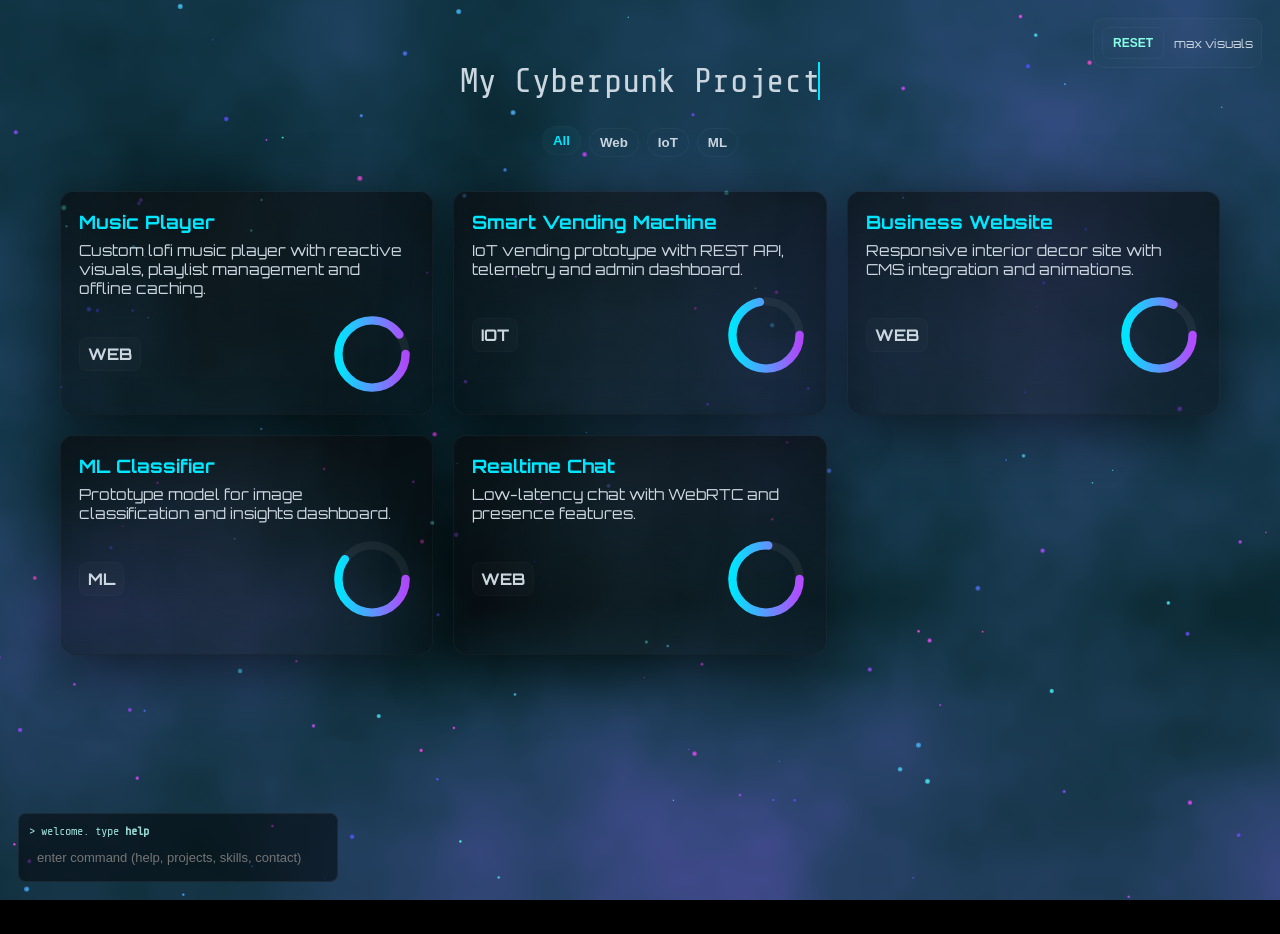
==== projects.html @ 1f119037 "first commit" ====
<!doctype html>
<html lang="en">
<head>
<meta charset="utf-8" />
<meta name="viewport" content="width=device-width,initial-scale=1" />
<link rel="icon" type="image/png" href="favicon.png">

<title>Projects</title>
<meta name="description" content="Projects — neon, holo shader, particles, glass cards. Matches Skills visuals." />
<link href="https://fonts.googleapis.com/css2?family=Orbitron:wght@400;700&family=Share+Tech+Mono&display=swap" rel="stylesheet">
<style>
  :root{
    --cyan:#00e6ff;
    --magenta:#b34bff;
    --accent:#88ffe6;
    --muted:#cbd6df;
    --bg-ui: rgba(2,4,7,0.52);
    --glass: rgba(255,255,255,0.02);
    --glass-border: rgba(255,255,255,0.04);
    --max-w:1200px;
    --card-radius:14px;
  }

  *{box-sizing:border-box;margin:0;padding:0}
  html,body{height:100%}
  body{
    font-family:"Orbitron","Share Tech Mono",monospace;
    color:#fff; background:#000; overflow:hidden;
    -webkit-font-smoothing:antialiased; -moz-osx-font-smoothing:grayscale;
  }

  /* full-screen canvases */
  canvas#bg-shader, canvas#particles { position:fixed; inset:0; width:100%; height:100%; z-index:0; display:block; }
  .screen-overlay { position:fixed; inset:0; pointer-events:none; z-index:3; background: repeating-linear-gradient(to bottom, rgba(255,255,255,0.01) 0 1px, transparent 1px 4px); mix-blend-mode: overlay; opacity:0.22; }

  /* top controls */
  .top-controls { position:fixed; right:18px; top:18px; z-index:40; display:flex; gap:10px; align-items:center; padding:8px; border-radius:10px; background: linear-gradient(180deg, rgba(255,255,255,0.02), rgba(255,255,255,0.01)); border:1px solid rgba(255,255,255,0.04); backdrop-filter: blur(6px); }
  .hud-btn { padding:8px 10px; border-radius:8px; background: transparent; color:var(--accent); font-weight:800; font-size:12px; border:1px solid rgba(255,255,255,0.04); cursor:pointer }
  .perf-indicator { font-size:12px; color:var(--muted) }

  /* page */
  .page { position:relative; z-index:6; max-width:var(--max-w); margin:34px auto; padding:28px 20px 80px; display:grid; gap:22px; }
  header{ display:flex; align-items:center; justify-content:center; position:relative; }
  .title {
    font-family:"Share Tech Mono"; font-size:clamp(18px,3.8vw,34px); color:var(--muted);
    border-right:2px solid var(--cyan); display:inline-block; white-space:nowrap; overflow:hidden;
    width:0; animation:typing 2.6s steps(20,end) forwards; text-shadow:0 0 8px rgba(0,230,255,0.04);
  }
  @keyframes typing { from{width:0} to{width:20ch} }

  .toolbar { display:flex; gap:12px; justify-content:center; align-items:center; margin-top:6px; }

  /* chips */
  .search-wrap { display:flex; gap:8px; align-items:center; }
  .chip { padding:6px 10px; border-radius:999px; border:1px solid rgba(255,255,255,0.04); background:linear-gradient(90deg, rgba(255,255,255,0.008), rgba(255,255,255,0.005)); color:var(--muted); cursor:pointer; font-weight:700; }
  .chip.active { color:var(--cyan); box-shadow: 0 6px 24px rgba(0,230,255,0.06) inset, 0 6px 30px rgba(0,230,255,0.04); transform:translateY(-2px); }

  /* grid */
  .grid { display:grid; gap:20px; grid-template-columns: repeat(auto-fit, minmax(320px,1fr)); margin-top:12px; }

  /* card */
  .card {
    position:relative; border-radius:var(--card-radius); overflow:visible; padding:18px; min-height:220px;
    background: linear-gradient(180deg, rgba(8,8,10,0.62), rgba(8,10,14,0.42));
    border:1px solid var(--glass-border); box-shadow: 0 14px 60px rgba(0,0,0,0.6);
    transform-style:preserve-3d; transition: transform .38s cubic-bezier(.18,.9,.24,1), box-shadow .38s, opacity .48s;
    text-decoration:none; color:inherit;
  }
  .card::before{ content:""; position:absolute; inset:0; border-radius:inherit; pointer-events:none; mix-blend-mode:screen; background: linear-gradient(90deg, rgba(255,255,255,0.00) 0%, rgba(255,255,255,0.03) 45%, rgba(255,255,255,0.00) 90%); transform: translateX(-110%); opacity:.6; transition:transform .9s linear; }
  .card:hover{ transform: translateY(-8px) rotateX(1deg); box-shadow: 0 30px 90px rgba(0,0,0,0.7); }
  .card.revealed::before{ transform: translateX(0%); }

  .card h3 { margin:0; font-size:1.15rem; color:var(--cyan); text-shadow:0 0 8px rgba(0,230,255,0.05) }
  .card p { margin:8px 0 14px; color:var(--muted); font-size:0.95rem }

  .card .meta { display:flex; gap:12px; align-items:center; justify-content:space-between; }
  .card .meta-left { display:flex; gap:12px; align-items:center; }
  .tag { padding:6px 8px; border-radius:8px; background:rgba(255,255,255,0.02); color:var(--muted); font-weight:700; border:1px solid rgba(255,255,255,0.02) }

  /* gauge */
  .gauge { width:84px; height:84px; transform:translateZ(40px); }
  .gauge circle { transition: stroke-dashoffset 900ms cubic-bezier(.2,.9,.25,1); }

  /* modal */
  .modal-back { position:fixed; inset:0; background:rgba(0,0,0,0.6); z-index:60; display:flex; align-items:center; justify-content:center; }
  .modal { width:min(100%,980px); max-width:980px; background: linear-gradient(180deg, rgba(10,10,12,0.98), rgba(6,6,8,0.95)); border-radius:14px; padding:20px; border:1px solid rgba(255,255,255,0.04); box-shadow:0 30px 120px rgba(0,0,0,0.8); color:var(--muted); }
  .modal h2 { color:var(--magenta); margin:0 0 8px; }
  .modal .media { width:100%; height:340px; background:linear-gradient(90deg, rgba(255,255,255,0.02), rgba(255,255,255,0.01)); border-radius:8px; display:flex; align-items:center; justify-content:center; overflow:hidden; border:1px solid rgba(255,255,255,0.03); }
  .modal p { color:var(--muted) }

  /* terminal */
  .terminal { position:fixed; left:18px; bottom:18px; z-index:40; background:var(--bg-ui); padding:10px; border-radius:8px; font-family:'Share Tech Mono'; color:var(--accent); border:1px solid rgba(255,255,255,0.06); width:320px; box-sizing:border-box; }
  .terminal .out{ font-size:12px; max-height:140px; overflow:auto; color:#9bdcd8; margin-bottom:6px; }
  .terminal input{ width:100%; background:transparent; border:none; color:var(--accent); outline:none; padding:6px 8px; font-size:13px }

  /* responsive */
  @media (max-width:720px){
    .page{ padding:18px 12px 100px }
    .gauge{ width:64px;height:64px }
    .modal .media{ height:220px }
    .terminal{ width:86vw }
  }

  @media (prefers-reduced-motion: reduce){
    .card, .card::before, .modal, canvas#bg-shader, canvas#particles { transition:none !important; animation:none !important; }
    .title{ animation:none; width:auto; border-right:0 }
  }
</style>
</head>
<body>

<!-- shader + particles -->
<canvas id="bg-shader" aria-hidden="true"></canvas>
<canvas id="particles" aria-hidden="true"></canvas>
<div class="screen-overlay" aria-hidden="true"></div>

<!-- top UI -->
<div class="top-controls" role="toolbar" aria-label="Controls">
  <button class="hud-btn" id="resetBtn">RESET</button>
  <div class="perf-indicator" id="perf">ready</div>
</div>

<!-- content -->
<div class="page" role="main">
  <header>
    <div class="title">My Cyberpunk Projects</div>
  </header>

  <div class="toolbar" aria-hidden="false">
    <div class="search-wrap">
      <!-- search removed as requested -->
      <button class="chip" data-tag="all">All</button>
      <button class="chip" data-tag="web">Web</button>
      <button class="chip" data-tag="iot">IoT</button>
      <button class="chip" data-tag="ml">ML</button>
    </div>
  </div>

  <section class="grid" id="projectsGrid" aria-label="Projects list">
    <!-- project cards injected by JS for convenience -->
  </section>
</div>

<!-- modal (hidden by default) -->
<div id="modalWrap" aria-hidden="true" style="display:none;"></div>

<!-- terminal -->
<div class="terminal" role="dialog" aria-label="Terminal">
  <div class="out" id="termOut">&gt; welcome. type <strong>help</strong></div>
  <form id="termForm"><input id="termInput" autocomplete="off" placeholder="enter command (help, projects, skills, contact)" /></form>
</div>

<script>
/* =========================
   Shared colors / helpers
   ========================= */
const COLORS = { cyan:'#00e6ff', magenta:'#b34bff', accent:'#88ffe6' };
function el(tag, attrs={}, children=[]){ const d = document.createElement(tag); for(const k in attrs) { if(k.startsWith('on') && typeof attrs[k] === 'function') d.addEventListener(k.slice(2), attrs[k]); else if(k === 'html') d.innerHTML = attrs[k]; else d.setAttribute(k, attrs[k]); } (Array.isArray(children)?children:[children]).forEach(c=>{ if(!c) return; if(typeof c === 'string') d.appendChild(document.createTextNode(c)); else d.appendChild(c); }); return d; }

/* =========================
   Projects data (demo)
   Replace with your real projects
   ========================= */
const PROJECTS = [
  { id:'p1', title:'Music Player', tags:['web'], desc:'Custom lofi music player with reactive visuals, playlist management and offline caching.', progress:90, screenshot:'' },
  { id:'p2', title:'Smart Vending Machine', tags:['iot'], desc:'IoT vending prototype with REST API, telemetry and admin dashboard.', progress:72, screenshot:'' },
  { id:'p3', title:'Business Website', tags:['web'], desc:'Responsive interior decor site with CMS integration and animations.', progress:82, screenshot:'' },
  { id:'p4', title:'ML Classifier', tags:['ml'], desc:'Prototype model for image classification and insights dashboard.', progress:60, screenshot:'' },
  { id:'p5', title:'Realtime Chat', tags:['web'], desc:'Low-latency chat with WebRTC and presence features.', progress:76, screenshot:'' },
];

/* =========================
   Shader background (WebGL2 preferred)
   Exposes window.__shaderSetHover & __shaderSetTimeScale for cross-page sync
   ========================= */
(function shaderInit(){
  const canvas = document.getElementById('bg-shader');
  let gl = canvas.getContext('webgl2');
  if(!gl){ gl = canvas.getContext('webgl') || canvas.getContext('experimental-webgl'); if(!gl){ document.getElementById('perf').textContent = 'no WebGL'; return; } }

  function fit(){ const dpr = Math.max(1, window.devicePixelRatio||1); canvas.width = Math.floor(innerWidth * dpr); canvas.height = Math.floor(innerHeight * dpr); canvas.style.width = innerWidth+'px'; canvas.style.height = innerHeight+'px'; gl.viewport(0,0,canvas.width,canvas.height); }
  fit(); addEventListener('resize', fit);

  function compile(type, src){ const s = gl.createShader(type); gl.shaderSource(s, src); gl.compileShader(s); if(!gl.getShaderParameter(s, gl.COMPILE_STATUS)){ console.error(gl.getShaderInfoLog(s)); return null; } return s; }

  const vs = `#version 300 es
    precision mediump float;
    in vec2 a_pos; out vec2 v_uv;
    void main(){ v_uv = a_pos*0.5 + 0.5; gl_Position = vec4(a_pos,0.0,1.0); }`;

  const fs = `#version 300 es
    precision highp float;
    in vec2 v_uv; out vec4 outColor;
    uniform vec2 u_resolution; uniform float u_time; uniform vec2 u_mouse; uniform float u_hover; uniform float u_audio;
    // hash / noise
    float hash(vec2 p){ return fract(sin(dot(p,vec2(127.1,311.7)))*43758.5453); }
    float noise(vec2 p){ vec2 i=floor(p), f=fract(p); float a=hash(i), b=hash(i+vec2(1.,0.)), c=hash(i+vec2(0.,1.)), d=hash(i+vec2(1.,1.)); vec2 u=f*f*(3.-2.*f); return mix(a,b,u.x)+(c-a)*u.y*(1.-u.x)+(d-b)*u.x*u.y; }
    float fbm(vec2 p){ float v=0.; float a=0.5; for(int i=0;i<5;i++){ v += a*noise(p); p *= 2.; a *= 0.5; } return v; }
    void main(){
      vec2 uv = v_uv; vec2 p = uv*2.0 - 1.0; p.x *= u_resolution.x/u_resolution.y;
      float t = u_time * 0.55;
      vec2 m = (u_mouse / u_resolution) * 2.0 - 1.0; m.x *= u_resolution.x/u_resolution.y;
      float dist = length(p - m);
      vec2 q = p + vec2(sin(t*0.35 + p.y*2.2)*0.012, cos(t*0.27 + p.x*2.2)*0.012);
      q += (p - m) * u_hover * exp(-dist*8.0) * 0.45;
      float n = fbm(q * (1.6 + u_audio*1.0) + t*0.06);
      vec3 base = mix(vec3(0.01,0.01,0.03), vec3(0.02,0.04,0.08), uv.y);
      vec3 neon = mix(vec3(0.02,0.6,0.5), vec3(0.65,0.18,1.0), n*0.6);
      vec3 col = base + neon * (n*0.8 + 0.06) * (0.9 + u_audio*0.65);

      float gx = abs(fract(uv.x * (12.0 + u_audio*8.0)) - 0.5);
      float gy = abs(fract(uv.y * (12.0 + u_audio*8.0)) - 0.5);
      float grid = (1.0 - smoothstep(0.495,0.5,gx))*0.18 + (1.0 - smoothstep(0.495,0.5,gy))*0.08;
      col += vec3(0.0,0.22,0.32) * grid * 0.06;

      // pointer bloom
      col += 0.35 * exp(-dist*8.0) * vec3(0.6,0.12,1.0) * u_hover;

      col = pow(clamp(col,0.,1.), vec3(0.95));
      outColor = vec4(col,1.0);
    }`;

  const vsS = compile(gl.VERTEX_SHADER, vs);
  const fsS = compile(gl.FRAGMENT_SHADER, fs);
  const prog = gl.createProgram(); gl.attachShader(prog, vsS); gl.attachShader(prog, fsS); gl.linkProgram(prog);
  if(!gl.getProgramParameter(prog, gl.LINK_STATUS)){ console.error(gl.getProgramInfoLog(prog)); document.getElementById('perf').textContent='shader fail'; return; }
  gl.useProgram(prog);

  const pos = new Float32Array([-1,-1, 1,-1, -1,1, -1,1, 1,-1, 1,1]);
  const buf = gl.createBuffer(); gl.bindBuffer(gl.ARRAY_BUFFER, buf); gl.bufferData(gl.ARRAY_BUFFER, pos, gl.STATIC_DRAW);
  const aPos = gl.getAttribLocation(prog,'a_pos'); gl.enableVertexAttribArray(aPos); gl.vertexAttribPointer(aPos,2,gl.FLOAT,false,0,0);

  const uRes = gl.getUniformLocation(prog,'u_resolution');
  const uTime = gl.getUniformLocation(prog,'u_time');
  const uMouse = gl.getUniformLocation(prog,'u_mouse');
  const uHover = gl.getUniformLocation(prog,'u_hover');
  const uAudio = gl.getUniformLocation(prog,'u_audio');

  let start = performance.now();
  const state = { mouse:[innerWidth/2, innerHeight/2], hover:0, timeScale:1.0, targetTimeScale:1.0, audio:0 };

  window.addEventListener('mousemove', e => { state.mouse = [e.clientX, innerHeight - e.clientY]; });

  // Exposed API for other pages / interactions
  window.__shaderSetHover = (x,y, len=700) => { state.mouse = [x, innerHeight - y]; state.hover = 1.0; setTimeout(()=> state.hover = 0.0, len); };
  window.__shaderSetTimeScale = (v) => { state.targetTimeScale = Math.max(0.0001, Math.min(1, v)); };
  window.__shaderSetAudio = (v) => { state.audio = Math.max(0, Math.min(1, v)); };

  function render(now){
    const t = (now - start)/1000;
    state.timeScale += (state.targetTimeScale - state.timeScale) * 0.08;
    gl.useProgram(prog);
    gl.uniform2f(uRes, canvas.width, canvas.height);
    gl.uniform1f(uTime, t * state.timeScale);
    gl.uniform2f(uMouse, state.mouse[0] || canvas.width/2, state.mouse[1] || canvas.height/2);
    gl.uniform1f(uHover, state.hover || 0.0);
    gl.uniform1f(uAudio, state.audio || 0.0);
    gl.drawArrays(gl.TRIANGLES, 0, 6);
    requestAnimationFrame(render);
  }
  requestAnimationFrame(render);
})();

/* =========================
   Particles engine (neon orbs, audio-reactive)
   Exposes window.__particlesSetSpeed for other pages
   ========================= */
const particles = (function(){
  const canvas = document.getElementById('particles'); const ctx = canvas.getContext('2d', { alpha:true });
  let W=innerWidth, H=innerHeight; function fit(){ W=innerWidth; H=innerHeight; canvas.width=W; canvas.height=H; canvas.style.width=W+'px'; canvas.style.height=H+'px'; }
  fit(); addEventListener('resize', fit);

  let pool = []; function build(n=120){ pool=[]; for(let i=0;i<n;i++){ pool.push({ x:Math.random()*W, y:Math.random()*H, vx:(Math.random()-0.5)*0.6, vy:(Math.random()-0.5)*0.6, r:Math.random()*2.4+0.6, hue: 160 + Math.random()*160 }); } }
  build(120);

  let speedTarget=1, speed=1; window.__particlesSetSpeed = v => { speedTarget = Math.max(0.02, Math.min(1.0, v)); };

  function draw(){
    speed += (speedTarget - speed) * 0.12;
    ctx.clearRect(0,0,W,H);
    ctx.globalCompositeOperation = 'lighter';
    const audio = (window.__audioLevel || 0);
    for(const p of pool){
      p.x += p.vx * (1 + audio * 1.6) * speed;
      p.y += p.vy * (1 + audio * 1.6) * speed;
      if(p.x < -60) p.x = W + 60; if(p.x > W + 60) p.x = -60;
      if(p.y < -60) p.y = H + 60; if(p.y > H + 60) p.y = -60;
      const r = Math.max(0.6, p.r * (0.9 + audio*1.6));
      const grd = ctx.createRadialGradient(p.x,p.y,0,p.x,p.y,r*10);
      grd.addColorStop(0, `hsla(${p.hue},92%,66%,${0.95 - (0.25 * audio)})`);
      grd.addColorStop(0.25, `hsla(${p.hue},82%,46%,${0.14 + audio*0.18})`);
      grd.addColorStop(1, 'rgba(0,0,0,0)');
      ctx.fillStyle = grd;
      ctx.beginPath(); ctx.arc(p.x,p.y,r,0,Math.PI*2); ctx.fill();
    }
    ctx.globalCompositeOperation = 'source-over';
    requestAnimationFrame(draw);
  }
  requestAnimationFrame(draw);

  return { rebuild: (n)=> build(n) };
})();

/* =========================
   UI: populate project cards, filters, modal
   ========================= */
(function UI(){
  const grid = document.getElementById('projectsGrid');
  const chips = Array.from(document.querySelectorAll('.chip'));
  let activeTag = 'all';

  function renderList(list){
    grid.innerHTML = '';
    list.forEach((p, idx)=>{
      const card = el('a', { href:'#', class:'card', tabindex:0, 'data-id':p.id });
      const h = el('h3', {}, p.title);
      const desc = el('p', {}, p.desc);
      // gauge SVG
      const gauge = document.createElementNS('http://www.w3.org/2000/svg','svg');
      gauge.setAttribute('class','gauge'); gauge.setAttribute('viewBox','0 0 100 100'); gauge.setAttribute('aria-hidden','true');
      gauge.innerHTML = `<defs><linearGradient id="grad-${p.id}" x1="0%" x2="100%"><stop offset="0%" stop-color="${COLORS.cyan}"/><stop offset="100%" stop-color="${COLORS.magenta}"/></linearGradient></defs>
        <circle cx="50" cy="50" r="40" stroke="rgba(255,255,255,0.06)" stroke-width="10" fill="none"></circle>
        <circle class="gauge-fill" cx="50" cy="50" r="40" stroke="url(#grad-${p.id})" stroke-width="10" stroke-linecap="round" fill="none" stroke-dasharray="${2*Math.PI*40}" stroke-dashoffset="${2*Math.PI*40}"></circle>`;

      const metaLeft = el('div', { class:'meta-left' }, [
        el('div', { class:'tag' }, p.tags.join(', ').toUpperCase())
      ]);
      const meta = el('div', { class:'meta' }, [ metaLeft, gauge ]);
      card.appendChild(h); card.appendChild(desc); card.appendChild(meta);

      // interactions: hover ripple to shader
      card.addEventListener('mouseenter', (e) => {
        const r = card.getBoundingClientRect(); const cx = r.left + r.width/2; const cy = r.top + r.height/2;
        window.__shaderSetHover?.(cx, cy, 500);
        card.classList.add('hover');
        // tiny tilt
        card.style.transform = 'translateY(-10px) rotateX(1deg)';
        // occasional streak
        if(Math.random()>0.82) { card.closest('.page')?.classList.add('streak'); setTimeout(()=> card.closest('.page')?.classList.remove('streak'),420); }
      });
      card.addEventListener('mouseleave', () => { card.classList.remove('hover'); card.style.transform=''; });

      // open modal
      card.addEventListener('click', (ev) => { ev.preventDefault(); openModal(p); });

      grid.appendChild(card);

      // stagger reveal
      setTimeout(()=> card.classList.add('revealed'), 120 + idx * 90);
    });

    // animate gauge fills
    document.querySelectorAll('.gauge-fill').forEach((g, i) => {
      const p = list[i];
      const circ = 2*Math.PI*40;
      const target = circ * (1 - (p.progress||70)/100);
      g.style.transition = 'stroke-dashoffset 900ms cubic-bezier(.2,.9,.25,1)';
      requestAnimationFrame(()=> g.style.strokeDashoffset = target);
    });
  }

  renderList(PROJECTS);

  // chips
  chips.forEach(ch => ch.addEventListener('click', ()=> {
    chips.forEach(c => c.classList.remove('active'));
    ch.classList.add('active');
    activeTag = ch.dataset.tag;
    applyFilters();
  }));
  // default activate "All"
  document.querySelector('.chip[data-tag="all"]').classList.add('active');

  function applyFilters(){
    // search removed — only filter by tag now
    const q = '';
    const filtered = PROJECTS.filter(p=>{
      const tagOk = activeTag === 'all' ? true : p.tags.includes(activeTag);
      const textOk = p.title.toLowerCase().includes(q) || p.desc.toLowerCase().includes(q) || p.tags.join(' ').includes(q);
      return tagOk && textOk;
    });
    renderList(filtered);
  }

  // modal viewer
  const modalWrap = document.getElementById('modalWrap');
  function openModal(p){
    modalWrap.innerHTML = '';
    modalWrap.style.display = 'flex'; modalWrap.setAttribute('aria-hidden','false');
    const back = el('div',{ class:'modal-back', onclick: closeModal });
    const modal = el('div',{ class:'modal', role:'dialog', tabindex:0 });
    const h = el('h2', {}, p.title);
    const media = el('div', { class:'media' }, '— screenshot / demo placeholder —');
    const desc = el('p', {}, p.desc);
    const actions = el('div', {}, [
      el('a', { href:'#', class:'chip', onclick:(ev)=>{ ev.preventDefault(); closeModal(); }}, 'Close'),
      el('a', { href:'#', class:'chip', onclick:(ev)=>{ ev.preventDefault(); alert("Open demo (replace link)"); }}, 'Open Demo'),
      el('a', { href:'#', class:'chip', onclick:(ev)=>{ ev.preventDefault(); alert("Open code (replace link)"); }}, 'View Code')
    ]);
    modal.appendChild(h); modal.appendChild(media); modal.appendChild(desc); modal.appendChild(el('div', {}, actions));
    back.appendChild(modal); modalWrap.appendChild(back);
    back.addEventListener('click', (ev) => { if(ev.target === back) closeModal(); });
    document.addEventListener('keydown', onEsc);
  }
  function closeModal(){ modalWrap.style.display='none'; modalWrap.innerHTML=''; modalWrap.setAttribute('aria-hidden','true'); document.removeEventListener('keydown', onEsc); }
  function onEsc(e){ if(e.key === 'Escape') closeModal(); }

})();

/* =========================
   Terminal mini
   ========================= */
(function Terminal(){
  const form = document.getElementById('termForm'), input = document.getElementById('termInput'), out = document.getElementById('termOut');
  function append(line){ out.innerHTML += '<div>'+line+'</div>'; out.scrollTop = out.scrollHeight; }
  form.addEventListener('submit', e=>{
    e.preventDefault();
    const v = (input.value||'').trim().toLowerCase();
    if(!v) return;
    append('&gt; '+v);
    if(v === 'help') append('commands: projects, skills, contact, status');
    else if(v === 'projects'){ append('opening projects...'); location.href='projects.html'; }
    else if(v === 'skills'){ append('opening skills...'); location.href='skills.html'; }
    else if(v === 'contact'){ append('opening contact...'); location.href='contact.html'; }
    else if(v === 'status'){ append('visual status: shader+particles active'); }
    else append('unknown command — type help');
    input.value = '';
  });
})();

/* =========================
   Audio analyser hook (optional)
   Connect your analyser and update window.__audioLevel to drive visuals
   Example sets window.__audioLevel = 0..1
   ========================= */
window.__audioLevel = 0.0; // external code can write here (skills page uses similar pattern)

/* =========================
   quick bindings
   ========================= */
document.getElementById('resetBtn').addEventListener('click', ()=> location.reload());

/* =========================
   Auto-tune & boot messages
   ========================= */
(function Boot(){
  // tune particle counts based on deviceMemory
  const mem = navigator.deviceMemory || 4;
  if(mem <= 1){ particles.rebuild(28); document.getElementById('perf').textContent='low-power'; }
  else if(mem <= 2){ particles.rebuild(64); document.getElementById('perf').textContent='balanced'; }
  else { particles.rebuild(140); document.getElementById('perf').textContent='max visuals'; }
})();

</script>
</body>
</html>
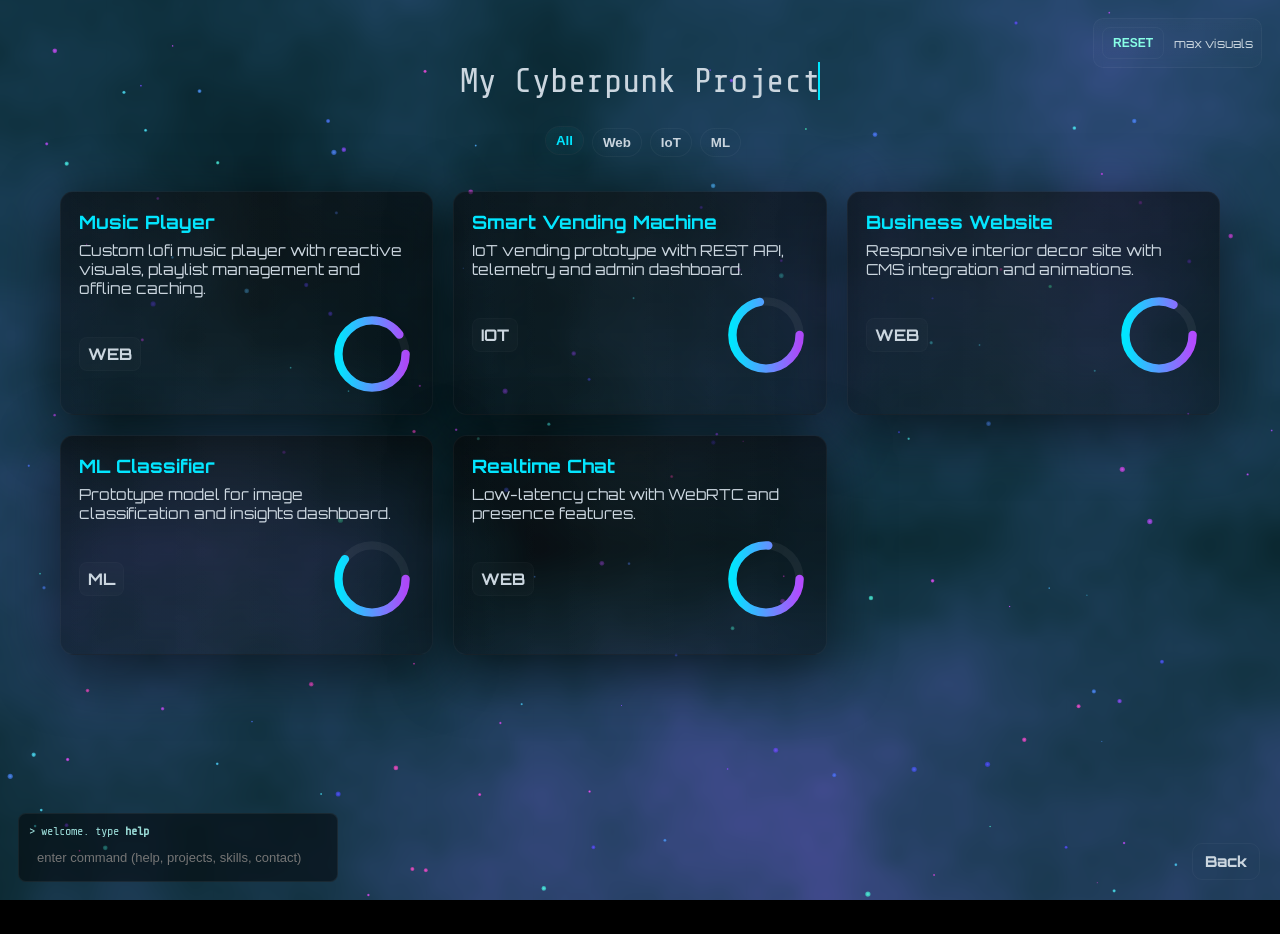
==== commit e6adc6de: "Update projects.html" ====
--- a/projects.html
+++ b/projects.html
@@ -33,6 +33,20 @@
   canvas#bg-shader, canvas#particles { position:fixed; inset:0; width:100%; height:100%; z-index:0; display:block; }
   .screen-overlay { position:fixed; inset:0; pointer-events:none; z-index:3; background: repeating-linear-gradient(to bottom, rgba(255,255,255,0.01) 0 1px, transparent 1px 4px); mix-blend-mode: overlay; opacity:0.22; }
 
+  /* back button — bottom right, slightly larger than ghost */
+  .back-btn {
+    position: fixed;
+    right: 20px;
+    bottom: 20px;
+    z-index: 50;
+    display: inline-block;
+  }
+  .back-btn .btn {
+    font-size: 15px;
+    padding: 12px 18px;
+    border-radius: 12px;
+  }
+
   /* top controls */
   .top-controls { position:fixed; right:18px; top:18px; z-index:40; display:flex; gap:10px; align-items:center; padding:8px; border-radius:10px; background: linear-gradient(180deg, rgba(255,255,255,0.02), rgba(255,255,255,0.01)); border:1px solid rgba(255,255,255,0.04); backdrop-filter: blur(6px); }
   .hud-btn { padding:8px 10px; border-radius:8px; background: transparent; color:var(--accent); font-weight:800; font-size:12px; border:1px solid rgba(255,255,255,0.04); cursor:pointer }
@@ -55,6 +69,10 @@
   .chip { padding:6px 10px; border-radius:999px; border:1px solid rgba(255,255,255,0.04); background:linear-gradient(90deg, rgba(255,255,255,0.008), rgba(255,255,255,0.005)); color:var(--muted); cursor:pointer; font-weight:700; }
   .chip.active { color:var(--cyan); box-shadow: 0 6px 24px rgba(0,230,255,0.06) inset, 0 6px 30px rgba(0,230,255,0.04); transform:translateY(-2px); }
 
+  /* Reused contact-like buttons */
+  .btn { background:linear-gradient(90deg,var(--cyan),var(--magenta)); color:#001; padding:10px 14px; border-radius:10px; font-weight:800; border:none; cursor:pointer; box-shadow:0 12px 44px rgba(0,0,0,0.6); transition: transform .14s ease, filter .14s; }
+  .btn.ghost { background:transparent; color:var(--muted); border:1px solid rgba(255,255,255,0.04); box-shadow:none; text-decoration:none; display:inline-flex; align-items:center; justify-content:center; padding:8px 12px; border-radius:10px; }
+
   /* grid */
   .grid { display:grid; gap:20px; grid-template-columns: repeat(auto-fit, minmax(320px,1fr)); margin-top:12px; }
 
@@ -81,7 +99,7 @@
   .gauge { width:84px; height:84px; transform:translateZ(40px); }
   .gauge circle { transition: stroke-dashoffset 900ms cubic-bezier(.2,.9,.25,1); }
 
-  /* modal */
+  /* modal (kept in markup but not used) */
   .modal-back { position:fixed; inset:0; background:rgba(0,0,0,0.6); z-index:60; display:flex; align-items:center; justify-content:center; }
   .modal { width:min(100%,980px); max-width:980px; background: linear-gradient(180deg, rgba(10,10,12,0.98), rgba(6,6,8,0.95)); border-radius:14px; padding:20px; border:1px solid rgba(255,255,255,0.04); box-shadow:0 30px 120px rgba(0,0,0,0.8); color:var(--muted); }
   .modal h2 { color:var(--magenta); margin:0 0 8px; }
@@ -99,12 +117,27 @@
     .gauge{ width:64px;height:64px }
     .modal .media{ height:220px }
     .terminal{ width:86vw }
+    .back-btn { right: 14px; bottom: 14px; }
+    .back-btn .btn { font-size: 14px; padding: 10px 14px; }
   }
 
   @media (prefers-reduced-motion: reduce){
     .card, .card::before, .modal, canvas#bg-shader, canvas#particles { transition:none !important; animation:none !important; }
     .title{ animation:none; width:auto; border-right:0 }
   }
+
+  /* SPA overlay (for preventing white flash) */
+  #spa-overlay {
+    position: fixed;
+    inset: 0;
+    z-index: 99999;
+    pointer-events: none;
+    background: linear-gradient(180deg,#03060a,#001428 60%);
+    opacity: 0;
+    transition: opacity .28s cubic-bezier(.2,.9,.25,1);
+    will-change: opacity;
+  }
+  #spa-overlay.show { pointer-events: auto; opacity: 1; }
 </style>
 </head>
 <body>
@@ -113,6 +146,14 @@
 <canvas id="bg-shader" aria-hidden="true"></canvas>
 <canvas id="particles" aria-hidden="true"></canvas>
 <div class="screen-overlay" aria-hidden="true"></div>
+
+<!-- SPA overlay -->
+<div id="spa-overlay" aria-hidden="true"></div>
+
+<!-- back button (bottom right) -->
+<div class="back-btn">
+  <a class="btn ghost" href="stud.html" id="backHome" data-spa>Back</a>
+</div>
 
 <!-- top UI -->
 <div class="top-controls" role="toolbar" aria-label="Controls">
@@ -127,7 +168,7 @@
   </header>
 
   <div class="toolbar" aria-hidden="false">
-    <div class="search-wrap">
+    <div class="search-wrap" style="margin-left:6px;">
       <!-- search removed as requested -->
       <button class="chip" data-tag="all">All</button>
       <button class="chip" data-tag="web">Web</button>
@@ -141,7 +182,7 @@
   </section>
 </div>
 
-<!-- modal (hidden by default) -->
+<!-- modal placeholder (kept but not used) -->
 <div id="modalWrap" aria-hidden="true" style="display:none;"></div>
 
 <!-- terminal -->
@@ -302,17 +343,22 @@
 })();
 
 /* =========================
-   UI: populate project cards, filters, modal
+   UI: populate project cards, filters
+   - clicking card no longer opens modal/demo/code
+   - provides window.__initProjects() to re-initialize after SPA swaps
    ========================= */
 (function UI(){
-  const grid = document.getElementById('projectsGrid');
-  const chips = Array.from(document.querySelectorAll('.chip'));
-  let activeTag = 'all';
-
+  const gridSel = '#projectsGrid';
+  const chipsSel = '.chip';
+
+  // Render the list into the DOM (create focusable divs instead of anchors; no click-to-open)
   function renderList(list){
+    const grid = document.querySelector(gridSel);
+    if(!grid) return;
     grid.innerHTML = '';
     list.forEach((p, idx)=>{
-      const card = el('a', { href:'#', class:'card', tabindex:0, 'data-id':p.id });
+      // use div.card instead of <a> so clicking doesn't navigate / open modal
+      const card = el('div', { class:'card', tabindex:0, 'data-id':p.id });
       const h = el('h3', {}, p.title);
       const desc = el('p', {}, p.desc);
       // gauge SVG
@@ -325,23 +371,21 @@
       const metaLeft = el('div', { class:'meta-left' }, [
         el('div', { class:'tag' }, p.tags.join(', ').toUpperCase())
       ]);
-      const meta = el('div', { class:'meta' }, [ metaLeft, gauge ]);
+      const meta = el('div', { class:'meta' }, [ metaLeft, gauge ] );
       card.appendChild(h); card.appendChild(desc); card.appendChild(meta);
 
-      // interactions: hover ripple to shader
+      // interactions: hover ripple to shader (keeps visuals)
       card.addEventListener('mouseenter', (e) => {
         const r = card.getBoundingClientRect(); const cx = r.left + r.width/2; const cy = r.top + r.height/2;
         window.__shaderSetHover?.(cx, cy, 500);
         card.classList.add('hover');
-        // tiny tilt
         card.style.transform = 'translateY(-10px) rotateX(1deg)';
-        // occasional streak
         if(Math.random()>0.82) { card.closest('.page')?.classList.add('streak'); setTimeout(()=> card.closest('.page')?.classList.remove('streak'),420); }
       });
       card.addEventListener('mouseleave', () => { card.classList.remove('hover'); card.style.transform=''; });
 
-      // open modal
-      card.addEventListener('click', (ev) => { ev.preventDefault(); openModal(p); });
+      // NOTE: clicked behavior removed by design (per your request)
+      // card.addEventListener('click', (ev) => { ev.preventDefault(); /* removed openModal */ });
 
       grid.appendChild(card);
 
@@ -350,7 +394,8 @@
     });
 
     // animate gauge fills
-    document.querySelectorAll('.gauge-fill').forEach((g, i) => {
+    const fills = document.querySelectorAll('.gauge-fill');
+    fills.forEach((g, i) => {
       const p = list[i];
       const circ = 2*Math.PI*40;
       const target = circ * (1 - (p.progress||70)/100);
@@ -359,51 +404,53 @@
     });
   }
 
-  renderList(PROJECTS);
-
-  // chips
-  chips.forEach(ch => ch.addEventListener('click', ()=> {
+  // Public init function to (re)wire chips and render list.
+  // Safe to call repeatedly after SPA panel swaps.
+  function initProjects(){
+    const grid = document.querySelector(gridSel);
+    if(!grid) return; // not on this page (early return)
+
+    // attach chips behavior to the fresh DOM elements
+    const chips = Array.from(document.querySelectorAll(chipsSel));
+    let activeTag = 'all';
+
+    function applyFilters(){
+      const q = '';
+      const filtered = PROJECTS.filter(p=>{
+        const tagOk = activeTag === 'all' ? true : p.tags.includes(activeTag);
+        const textOk = p.title.toLowerCase().includes(q) || p.desc.toLowerCase().includes(q) || p.tags.join(' ').includes(q);
+        return tagOk && textOk;
+      });
+      renderList(filtered);
+    }
+
+    // clear previous active states and attach handlers (safe when called multiple times)
     chips.forEach(c => c.classList.remove('active'));
-    ch.classList.add('active');
-    activeTag = ch.dataset.tag;
+    const allChip = document.querySelector('.chip[data-tag="all"]');
+    if(allChip) allChip.classList.add('active');
+
+    chips.forEach(ch => {
+      // remove any previously added listeners by cloning node (safer across re-inits)
+      const newCh = ch.cloneNode(true);
+      ch.parentNode.replaceChild(newCh, ch);
+      newCh.addEventListener('click', () => {
+        // remove active from all, add to this
+        Array.from(document.querySelectorAll(chipsSel)).forEach(x => x.classList.remove('active'));
+        newCh.classList.add('active');
+        activeTag = newCh.dataset.tag;
+        applyFilters();
+      });
+    });
+
+    // initial render
     applyFilters();
-  }));
-  // default activate "All"
-  document.querySelector('.chip[data-tag="all"]').classList.add('active');
-
-  function applyFilters(){
-    // search removed — only filter by tag now
-    const q = '';
-    const filtered = PROJECTS.filter(p=>{
-      const tagOk = activeTag === 'all' ? true : p.tags.includes(activeTag);
-      const textOk = p.title.toLowerCase().includes(q) || p.desc.toLowerCase().includes(q) || p.tags.join(' ').includes(q);
-      return tagOk && textOk;
-    });
-    renderList(filtered);
-  }
-
-  // modal viewer
-  const modalWrap = document.getElementById('modalWrap');
-  function openModal(p){
-    modalWrap.innerHTML = '';
-    modalWrap.style.display = 'flex'; modalWrap.setAttribute('aria-hidden','false');
-    const back = el('div',{ class:'modal-back', onclick: closeModal });
-    const modal = el('div',{ class:'modal', role:'dialog', tabindex:0 });
-    const h = el('h2', {}, p.title);
-    const media = el('div', { class:'media' }, '— screenshot / demo placeholder —');
-    const desc = el('p', {}, p.desc);
-    const actions = el('div', {}, [
-      el('a', { href:'#', class:'chip', onclick:(ev)=>{ ev.preventDefault(); closeModal(); }}, 'Close'),
-      el('a', { href:'#', class:'chip', onclick:(ev)=>{ ev.preventDefault(); alert("Open demo (replace link)"); }}, 'Open Demo'),
-      el('a', { href:'#', class:'chip', onclick:(ev)=>{ ev.preventDefault(); alert("Open code (replace link)"); }}, 'View Code')
-    ]);
-    modal.appendChild(h); modal.appendChild(media); modal.appendChild(desc); modal.appendChild(el('div', {}, actions));
-    back.appendChild(modal); modalWrap.appendChild(back);
-    back.addEventListener('click', (ev) => { if(ev.target === back) closeModal(); });
-    document.addEventListener('keydown', onEsc);
-  }
-  function closeModal(){ modalWrap.style.display='none'; modalWrap.innerHTML=''; modalWrap.setAttribute('aria-hidden','true'); document.removeEventListener('keydown', onEsc); }
-  function onEsc(e){ if(e.key === 'Escape') closeModal(); }
+  }
+
+  // Expose for SPA reinit
+  window.__initProjects = initProjects;
+
+  // run immediately on first load
+  try{ initProjects(); }catch(e){ console.warn('initProjects failed', e); }
 
 })();
 
@@ -419,9 +466,9 @@
     if(!v) return;
     append('&gt; '+v);
     if(v === 'help') append('commands: projects, skills, contact, status');
-    else if(v === 'projects'){ append('opening projects...'); location.href='projects.html'; }
-    else if(v === 'skills'){ append('opening skills...'); location.href='skills.html'; }
-    else if(v === 'contact'){ append('opening contact...'); location.href='contact.html'; }
+    else if(v === 'projects'){ append('opening projects...'); if(window.spaNavigate) window.spaNavigate('projects.html'); else location.href='projects.html'; }
+    else if(v === 'skills'){ append('opening skills...'); if(window.spaNavigate) window.spaNavigate('skills.html'); else location.href='skills.html'; }
+    else if(v === 'contact'){ append('opening contact...'); if(window.spaNavigate) window.spaNavigate('contact.html'); else location.href='contact.html'; }
     else if(v === 'status'){ append('visual status: shader+particles active'); }
     else append('unknown command — type help');
     input.value = '';
@@ -451,6 +498,178 @@
   else { particles.rebuild(140); document.getElementById('perf').textContent='max visuals'; }
 })();
 
+/* =========================
+   SPA navigation + overlay
+   - intercepts same-origin internal links
+   - falls back to normal navigation on failure or reduced motion
+   - swaps `.page` region (so canvases + top UI stay persistent)
+   - executes inline & external scripts from fetched document to re-initialize behaviour
+   ========================= */
+(function(){
+  const overlay = document.getElementById('spa-overlay') || (function(){ const d=document.createElement('div'); d.id='spa-overlay'; document.body.appendChild(d); return d; })();
+  function prefersReducedMotion(){ return window.matchMedia('(prefers-reduced-motion: reduce)').matches; }
+  function showOverlay(){ overlay.classList.add('show'); }
+  function hideOverlay(){ overlay.classList.remove('show'); }
+
+  const PANEL_SELECTOR = '.page';
+
+  function findPanel(doc){ return doc.querySelector(PANEL_SELECTOR); }
+
+  // run scripts from fetched document (preserve order)
+  async function runDocScripts(doc, baseUrl){
+    const scripts = Array.from(doc.querySelectorAll('script'));
+    for(const s of scripts){
+      try{
+        const t = (s.type||'').trim();
+        if(t && t !== 'text/javascript' && t !== 'application/javascript' && t !== ''){
+          if(t === 'module'){
+            const sc = document.createElement('script');
+            sc.type = 'module';
+            if(s.src){
+              sc.src = (new URL(s.src, baseUrl)).href;
+              document.head.appendChild(sc);
+              await new Promise(r=> sc.onload = sc.onerror = r);
+            } else {
+              sc.textContent = s.textContent;
+              document.head.appendChild(sc);
+            }
+          }
+          continue;
+        }
+        if(s.src){
+          const sc = document.createElement('script');
+          sc.async = false;
+          sc.src = (new URL(s.src, baseUrl)).href;
+          document.head.appendChild(sc);
+          await new Promise(r=> sc.onload = sc.onerror = r);
+        } else {
+          try {
+            (new Function(s.textContent))();
+          } catch(e){
+            console.error('inline script error', e);
+          }
+        }
+      }catch(err){
+        console.error('running script failed', err);
+      }
+    }
+  }
+
+  async function swapPanel(newPanelNode, url, pushState=true, fetchedDoc=null){
+    if(!newPanelNode) return false;
+    const oldPanel = document.querySelector(PANEL_SELECTOR);
+    if(!oldPanel) return false;
+
+    newPanelNode.classList.add(...(newPanelNode.classList.contains('page')? ['page','spa-fade-in'] : ['panel','spa-fade-in']));
+
+    try{
+      oldPanel.parentNode.insertBefore(newPanelNode, oldPanel.nextSibling);
+      requestAnimationFrame(()=>{
+        oldPanel.classList.add('spa-fade-out');
+        setTimeout(()=>{ try{ oldPanel.remove(); }catch(e){}; newPanelNode.classList.remove('spa-fade-in'); }, 300);
+      });
+    }catch(e){
+      oldPanel.replaceWith(newPanelNode);
+    }
+
+    try{ if(fetchedDoc && fetchedDoc.title) document.title = fetchedDoc.title; }catch(e){}
+
+    if(pushState && url){
+      try{ history.pushState({spa:true,url:url}, '', url); }catch(e){}
+    }
+
+    reinitAfterSwap();
+
+    try{
+      if(fetchedDoc){
+        await runDocScripts(fetchedDoc, url);
+        reinitAfterSwap();
+      }
+    }catch(e){
+      console.warn('running fetched page scripts failed', e);
+    }
+
+    return true;
+  }
+
+  async function spaNavigate(href){
+    if(prefersReducedMotion()){ location.href = href; return; }
+    showOverlay();
+    await new Promise(r => requestAnimationFrame(r));
+    try{
+      const resp = await fetch(href, { credentials: 'same-origin' });
+      if(!resp.ok) throw new Error('fetch failed ' + resp.status);
+      const text = await resp.text();
+      const doc = new DOMParser().parseFromString(text, 'text/html');
+      const newPanel = findPanel(doc);
+      if(!newPanel){ location.href = href; return; }
+      const cloned = newPanel.cloneNode(true);
+      if(doc.title) document.title = doc.title;
+      await swapPanel(cloned, href, true, doc);
+      setTimeout(()=> hideOverlay(), 120);
+    }catch(err){
+      console.warn('SPA navigation failed', err);
+      location.href = href;
+    }
+  }
+
+  document.addEventListener('click', function(e){
+    const a = e.target.closest && e.target.closest('a');
+    if(!a || !a.href) return;
+    if(a.hasAttribute('data-no-spa')) return;
+    if(a.target && a.target !== '') return;
+    if(a.hasAttribute('download')) return;
+    const hrefAttr = a.getAttribute('href') || '';
+    if(/^(mailto:|tel:|https?:\/\/)/i.test(hrefAttr) && (hrefAttr.indexOf(location.origin) !== 0)) return;
+    const url = new URL(a.href, location.href);
+    if(url.origin !== location.origin) return;
+    if(url.pathname === location.pathname && url.hash) return;
+    e.preventDefault();
+    spaNavigate(url.href);
+  });
+
+  window.spaNavigate = spaNavigate;
+  window.safeNavigate = function(href){ if(window.spaNavigate) window.spaNavigate(href); else location.href = href; };
+
+  window.addEventListener('popstate', async function(ev){
+    const href = location.href;
+    if(prefersReducedMotion()){ location.href = href; return; }
+    showOverlay();
+    try{
+      const resp = await fetch(href, { credentials: 'same-origin' });
+      if(!resp.ok) throw new Error('fetch failed');
+      const doc = new DOMParser().parseFromString(await resp.text(), 'text/html');
+      const newPanel = findPanel(doc);
+      if(!newPanel){ location.href = href; return; }
+      const cloned = newPanel.cloneNode(true);
+      if(doc.title) document.title = doc.title;
+      await swapPanel(cloned, href, false, doc);
+      setTimeout(()=> hideOverlay(), 120);
+    }catch(e){
+      location.href = href;
+    }
+  });
+
+  function reinitAfterSwap(){
+    // rebuild particles when panel swaps
+    try{ if(window.particles && typeof window.particles.rebuild === 'function') window.particles.rebuild(); }catch(e){}
+
+    // call the projects initializer if present (fixes "projects missing after SPA nav")
+    try{ if(window.__initProjects && typeof window.__initProjects === 'function') window.__initProjects(); }catch(e){ console.warn('reinit projects failed', e); }
+
+    try{
+      const p = document.querySelector(PANEL_SELECTOR);
+      if(p){
+        const heading = p.querySelector('h2, h1, .title');
+        if(heading){ heading.setAttribute('tabindex','-1'); heading.focus(); heading.removeAttribute('tabindex'); }
+      }
+    }catch(e){}
+  }
+})();
+
+/* =========================
+   End SPA block
+   ========================= */
 </script>
 </body>
 </html>
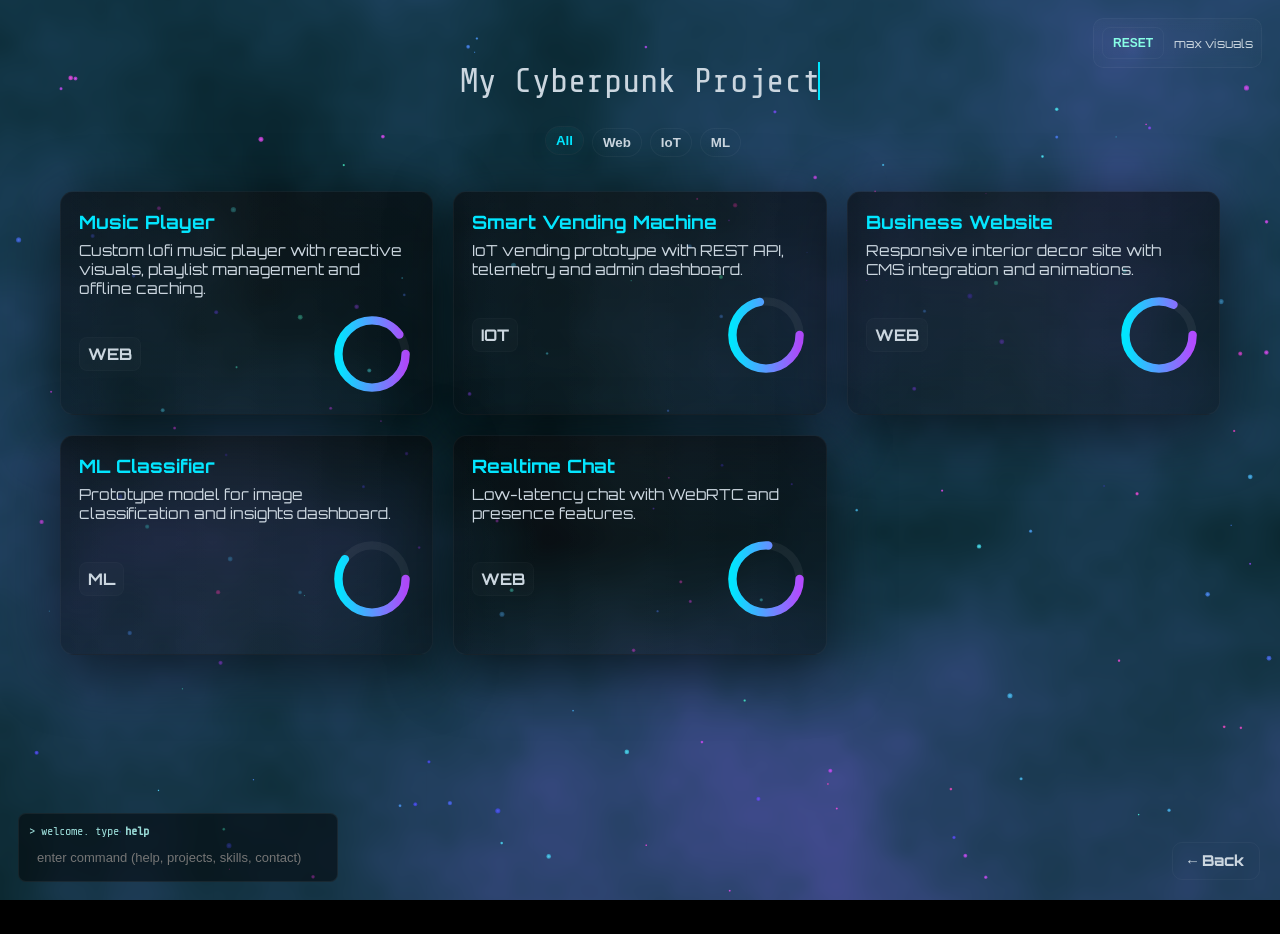
==== commit 289ca4cf: "Update projects.html" ====
--- a/projects.html
+++ b/projects.html
@@ -40,11 +40,13 @@
     bottom: 20px;
     z-index: 50;
     display: inline-block;
+    pointer-events: auto;
   }
   .back-btn .btn {
     font-size: 15px;
     padding: 12px 18px;
     border-radius: 12px;
+    min-width: 88px;
   }
 
   /* top controls */
@@ -152,7 +154,7 @@
 
 <!-- back button (bottom right) -->
 <div class="back-btn">
-  <a class="btn ghost" href="stud.html" id="backHome" data-spa>Back</a>
+  <a class="btn ghost" href="stud.html" id="backHome" data-spa>← Back</a>
 </div>
 
 <!-- top UI -->
@@ -200,7 +202,6 @@
 
 /* =========================
    Projects data (demo)
-   Replace with your real projects
    ========================= */
 const PROJECTS = [
   { id:'p1', title:'Music Player', tags:['web'], desc:'Custom lofi music player with reactive visuals, playlist management and offline caching.', progress:90, screenshot:'' },
@@ -477,10 +478,8 @@
 
 /* =========================
    Audio analyser hook (optional)
-   Connect your analyser and update window.__audioLevel to drive visuals
-   Example sets window.__audioLevel = 0..1
-   ========================= */
-window.__audioLevel = 0.0; // external code can write here (skills page uses similar pattern)
+   ========================= */
+window.__audioLevel = 0.0; // external code can write here
 
 /* =========================
    quick bindings
@@ -491,7 +490,6 @@
    Auto-tune & boot messages
    ========================= */
 (function Boot(){
-  // tune particle counts based on deviceMemory
   const mem = navigator.deviceMemory || 4;
   if(mem <= 1){ particles.rebuild(28); document.getElementById('perf').textContent='low-power'; }
   else if(mem <= 2){ particles.rebuild(64); document.getElementById('perf').textContent='balanced'; }
@@ -501,9 +499,7 @@
 /* =========================
    SPA navigation + overlay
    - intercepts same-origin internal links
-   - falls back to normal navigation on failure or reduced motion
-   - swaps `.page` region (so canvases + top UI stay persistent)
-   - executes inline & external scripts from fetched document to re-initialize behaviour
+   - does a one-time reload when navigating to specific filenames
    ========================= */
 (function(){
   const overlay = document.getElementById('spa-overlay') || (function(){ const d=document.createElement('div'); d.id='spa-overlay'; document.body.appendChild(d); return d; })();
@@ -512,6 +508,8 @@
   function hideOverlay(){ overlay.classList.remove('show'); }
 
   const PANEL_SELECTOR = '.page';
+  // filenames that should cause a one-time reload after SPA swap
+  const RELOAD_FILES = new Set(['stud.html','skills.html','projects.html','contact.html']);
 
   function findPanel(doc){ return doc.querySelector(PANEL_SELECTOR); }
 
@@ -592,9 +590,38 @@
     return true;
   }
 
+  // mark sessionStorage token for one-time reload if the target filename is in RELOAD_FILES
+  function markReloadOnceFor(href){
+    try{
+      const parsed = new URL(href, location.href);
+      const file = (parsed.pathname.split('/').pop() || '').toLowerCase();
+      if(RELOAD_FILES.has(file)){
+        sessionStorage.setItem('spa_reload_once', file);
+      }
+    }catch(e){}
+  }
+
+  // after swap, if the token matches current file, remove token and do a single reload
+  function maybeDoOneReload(){
+    try{
+      const token = sessionStorage.getItem('spa_reload_once');
+      if(!token) return;
+      const currentFile = (location.pathname.split('/').pop() || '').toLowerCase();
+      if(currentFile === token){
+        sessionStorage.removeItem('spa_reload_once');
+        // small timeout so the swapped content has a frame to render before reload
+        setTimeout(()=> { try{ location.reload(); } catch(e){} }, 60);
+      }
+    }catch(e){}
+  }
+
   async function spaNavigate(href){
     if(prefersReducedMotion()){ location.href = href; return; }
     showOverlay();
+
+    // if this navigation should cause a one-time reload, mark it
+    markReloadOnceFor(href);
+
     await new Promise(r => requestAnimationFrame(r));
     try{
       const resp = await fetch(href, { credentials: 'same-origin' });
@@ -606,6 +633,7 @@
       const cloned = newPanel.cloneNode(true);
       if(doc.title) document.title = doc.title;
       await swapPanel(cloned, href, true, doc);
+      maybeDoOneReload();
       setTimeout(()=> hideOverlay(), 120);
     }catch(err){
       console.warn('SPA navigation failed', err);
@@ -634,6 +662,10 @@
   window.addEventListener('popstate', async function(ev){
     const href = location.href;
     if(prefersReducedMotion()){ location.href = href; return; }
+
+    // mark reload if needed for the destination
+    markReloadOnceFor(href);
+
     showOverlay();
     try{
       const resp = await fetch(href, { credentials: 'same-origin' });
@@ -644,6 +676,7 @@
       const cloned = newPanel.cloneNode(true);
       if(doc.title) document.title = doc.title;
       await swapPanel(cloned, href, false, doc);
+      maybeDoOneReload();
       setTimeout(()=> hideOverlay(), 120);
     }catch(e){
       location.href = href;
@@ -668,8 +701,14 @@
 })();
 
 /* =========================
-   End SPA block
-   ========================= */
+   Back button hook (SPA-aware)
+   - uses spaNavigate so the one-time reload logic is applied
+   ========================= */
+document.getElementById('backHome').addEventListener('click', function(ev){
+  ev.preventDefault();
+  const target = 'stud.html';
+  if(window.spaNavigate) window.spaNavigate(target); else location.href = target;
+});
 </script>
 </body>
 </html>
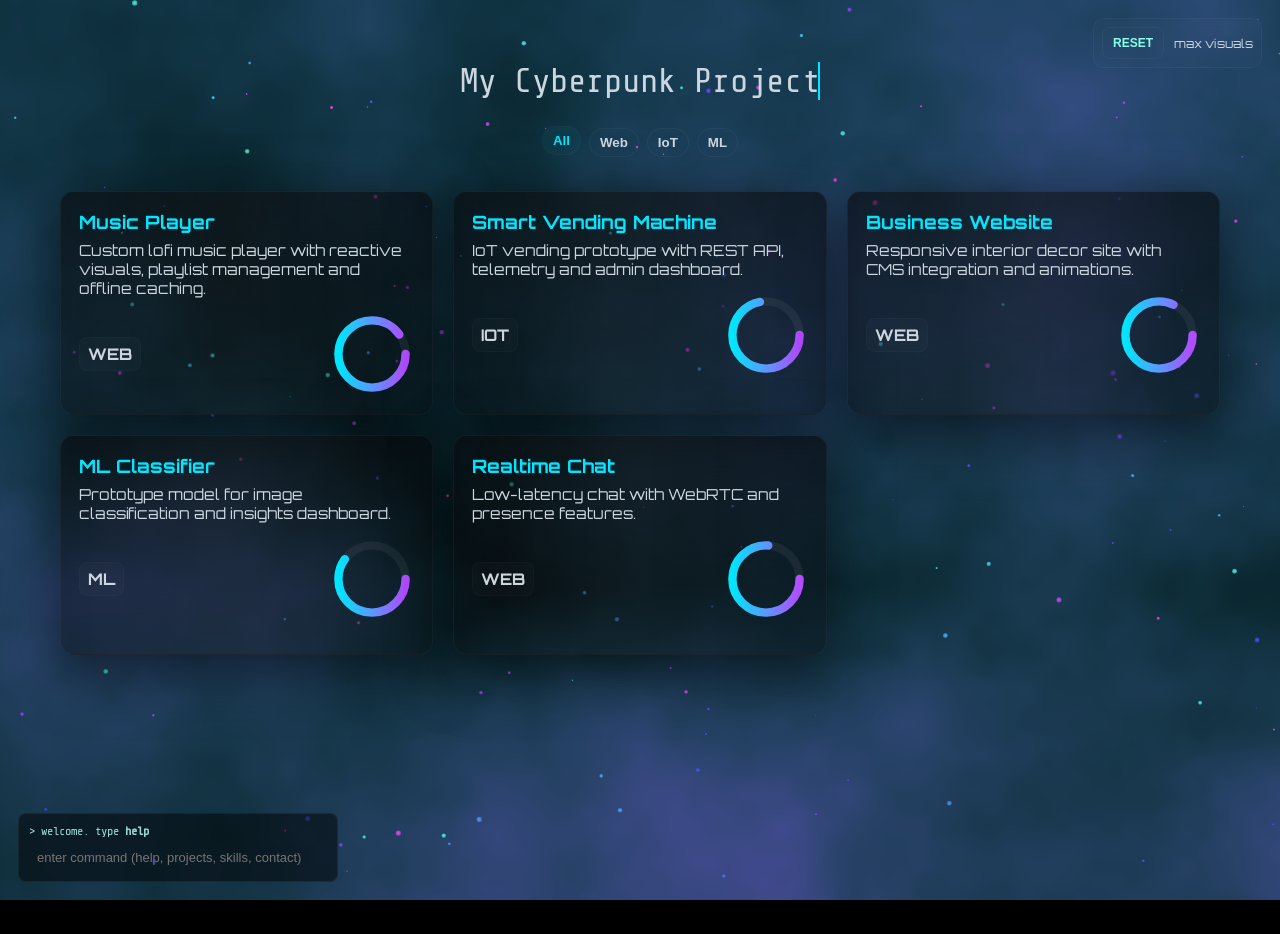
==== commit 202a457c: "Refactor: separated HTML, CSS, and JS into clean project structure" ====
--- a/projects.html
+++ b/projects.html
@@ -8,139 +8,7 @@
 <title>Projects</title>
 <meta name="description" content="Projects — neon, holo shader, particles, glass cards. Matches Skills visuals." />
 <link href="https://fonts.googleapis.com/css2?family=Orbitron:wght@400;700&family=Share+Tech+Mono&display=swap" rel="stylesheet">
-<style>
-  :root{
-    --cyan:#00e6ff;
-    --magenta:#b34bff;
-    --accent:#88ffe6;
-    --muted:#cbd6df;
-    --bg-ui: rgba(2,4,7,0.52);
-    --glass: rgba(255,255,255,0.02);
-    --glass-border: rgba(255,255,255,0.04);
-    --max-w:1200px;
-    --card-radius:14px;
-  }
-
-  *{box-sizing:border-box;margin:0;padding:0}
-  html,body{height:100%}
-  body{
-    font-family:"Orbitron","Share Tech Mono",monospace;
-    color:#fff; background:#000; overflow:hidden;
-    -webkit-font-smoothing:antialiased; -moz-osx-font-smoothing:grayscale;
-  }
-
-  /* full-screen canvases */
-  canvas#bg-shader, canvas#particles { position:fixed; inset:0; width:100%; height:100%; z-index:0; display:block; }
-  .screen-overlay { position:fixed; inset:0; pointer-events:none; z-index:3; background: repeating-linear-gradient(to bottom, rgba(255,255,255,0.01) 0 1px, transparent 1px 4px); mix-blend-mode: overlay; opacity:0.22; }
-
-  /* back button — bottom right, slightly larger than ghost */
-  .back-btn {
-    position: fixed;
-    right: 20px;
-    bottom: 20px;
-    z-index: 50;
-    display: inline-block;
-    pointer-events: auto;
-  }
-  .back-btn .btn {
-    font-size: 15px;
-    padding: 12px 18px;
-    border-radius: 12px;
-    min-width: 88px;
-  }
-
-  /* top controls */
-  .top-controls { position:fixed; right:18px; top:18px; z-index:40; display:flex; gap:10px; align-items:center; padding:8px; border-radius:10px; background: linear-gradient(180deg, rgba(255,255,255,0.02), rgba(255,255,255,0.01)); border:1px solid rgba(255,255,255,0.04); backdrop-filter: blur(6px); }
-  .hud-btn { padding:8px 10px; border-radius:8px; background: transparent; color:var(--accent); font-weight:800; font-size:12px; border:1px solid rgba(255,255,255,0.04); cursor:pointer }
-  .perf-indicator { font-size:12px; color:var(--muted) }
-
-  /* page */
-  .page { position:relative; z-index:6; max-width:var(--max-w); margin:34px auto; padding:28px 20px 80px; display:grid; gap:22px; }
-  header{ display:flex; align-items:center; justify-content:center; position:relative; }
-  .title {
-    font-family:"Share Tech Mono"; font-size:clamp(18px,3.8vw,34px); color:var(--muted);
-    border-right:2px solid var(--cyan); display:inline-block; white-space:nowrap; overflow:hidden;
-    width:0; animation:typing 2.6s steps(20,end) forwards; text-shadow:0 0 8px rgba(0,230,255,0.04);
-  }
-  @keyframes typing { from{width:0} to{width:20ch} }
-
-  .toolbar { display:flex; gap:12px; justify-content:center; align-items:center; margin-top:6px; }
-
-  /* chips */
-  .search-wrap { display:flex; gap:8px; align-items:center; }
-  .chip { padding:6px 10px; border-radius:999px; border:1px solid rgba(255,255,255,0.04); background:linear-gradient(90deg, rgba(255,255,255,0.008), rgba(255,255,255,0.005)); color:var(--muted); cursor:pointer; font-weight:700; }
-  .chip.active { color:var(--cyan); box-shadow: 0 6px 24px rgba(0,230,255,0.06) inset, 0 6px 30px rgba(0,230,255,0.04); transform:translateY(-2px); }
-
-  /* Reused contact-like buttons */
-  .btn { background:linear-gradient(90deg,var(--cyan),var(--magenta)); color:#001; padding:10px 14px; border-radius:10px; font-weight:800; border:none; cursor:pointer; box-shadow:0 12px 44px rgba(0,0,0,0.6); transition: transform .14s ease, filter .14s; }
-  .btn.ghost { background:transparent; color:var(--muted); border:1px solid rgba(255,255,255,0.04); box-shadow:none; text-decoration:none; display:inline-flex; align-items:center; justify-content:center; padding:8px 12px; border-radius:10px; }
-
-  /* grid */
-  .grid { display:grid; gap:20px; grid-template-columns: repeat(auto-fit, minmax(320px,1fr)); margin-top:12px; }
-
-  /* card */
-  .card {
-    position:relative; border-radius:var(--card-radius); overflow:visible; padding:18px; min-height:220px;
-    background: linear-gradient(180deg, rgba(8,8,10,0.62), rgba(8,10,14,0.42));
-    border:1px solid var(--glass-border); box-shadow: 0 14px 60px rgba(0,0,0,0.6);
-    transform-style:preserve-3d; transition: transform .38s cubic-bezier(.18,.9,.24,1), box-shadow .38s, opacity .48s;
-    text-decoration:none; color:inherit;
-  }
-  .card::before{ content:""; position:absolute; inset:0; border-radius:inherit; pointer-events:none; mix-blend-mode:screen; background: linear-gradient(90deg, rgba(255,255,255,0.00) 0%, rgba(255,255,255,0.03) 45%, rgba(255,255,255,0.00) 90%); transform: translateX(-110%); opacity:.6; transition:transform .9s linear; }
-  .card:hover{ transform: translateY(-8px) rotateX(1deg); box-shadow: 0 30px 90px rgba(0,0,0,0.7); }
-  .card.revealed::before{ transform: translateX(0%); }
-
-  .card h3 { margin:0; font-size:1.15rem; color:var(--cyan); text-shadow:0 0 8px rgba(0,230,255,0.05) }
-  .card p { margin:8px 0 14px; color:var(--muted); font-size:0.95rem }
-
-  .card .meta { display:flex; gap:12px; align-items:center; justify-content:space-between; }
-  .card .meta-left { display:flex; gap:12px; align-items:center; }
-  .tag { padding:6px 8px; border-radius:8px; background:rgba(255,255,255,0.02); color:var(--muted); font-weight:700; border:1px solid rgba(255,255,255,0.02) }
-
-  /* gauge */
-  .gauge { width:84px; height:84px; transform:translateZ(40px); }
-  .gauge circle { transition: stroke-dashoffset 900ms cubic-bezier(.2,.9,.25,1); }
-
-  /* modal (kept in markup but not used) */
-  .modal-back { position:fixed; inset:0; background:rgba(0,0,0,0.6); z-index:60; display:flex; align-items:center; justify-content:center; }
-  .modal { width:min(100%,980px); max-width:980px; background: linear-gradient(180deg, rgba(10,10,12,0.98), rgba(6,6,8,0.95)); border-radius:14px; padding:20px; border:1px solid rgba(255,255,255,0.04); box-shadow:0 30px 120px rgba(0,0,0,0.8); color:var(--muted); }
-  .modal h2 { color:var(--magenta); margin:0 0 8px; }
-  .modal .media { width:100%; height:340px; background:linear-gradient(90deg, rgba(255,255,255,0.02), rgba(255,255,255,0.01)); border-radius:8px; display:flex; align-items:center; justify-content:center; overflow:hidden; border:1px solid rgba(255,255,255,0.03); }
-  .modal p { color:var(--muted) }
-
-  /* terminal */
-  .terminal { position:fixed; left:18px; bottom:18px; z-index:40; background:var(--bg-ui); padding:10px; border-radius:8px; font-family:'Share Tech Mono'; color:var(--accent); border:1px solid rgba(255,255,255,0.06); width:320px; box-sizing:border-box; }
-  .terminal .out{ font-size:12px; max-height:140px; overflow:auto; color:#9bdcd8; margin-bottom:6px; }
-  .terminal input{ width:100%; background:transparent; border:none; color:var(--accent); outline:none; padding:6px 8px; font-size:13px }
-
-  /* responsive */
-  @media (max-width:720px){
-    .page{ padding:18px 12px 100px }
-    .gauge{ width:64px;height:64px }
-    .modal .media{ height:220px }
-    .terminal{ width:86vw }
-    .back-btn { right: 14px; bottom: 14px; }
-    .back-btn .btn { font-size: 14px; padding: 10px 14px; }
-  }
-
-  @media (prefers-reduced-motion: reduce){
-    .card, .card::before, .modal, canvas#bg-shader, canvas#particles { transition:none !important; animation:none !important; }
-    .title{ animation:none; width:auto; border-right:0 }
-  }
-
-  /* SPA overlay (for preventing white flash) */
-  #spa-overlay {
-    position: fixed;
-    inset: 0;
-    z-index: 99999;
-    pointer-events: none;
-    background: linear-gradient(180deg,#03060a,#001428 60%);
-    opacity: 0;
-    transition: opacity .28s cubic-bezier(.2,.9,.25,1);
-    will-change: opacity;
-  }
-  #spa-overlay.show { pointer-events: auto; opacity: 1; }
-</style>
+<link rel="stylesheet" href="css/projects.css">
 </head>
 <body>
 
@@ -148,14 +16,6 @@
 <canvas id="bg-shader" aria-hidden="true"></canvas>
 <canvas id="particles" aria-hidden="true"></canvas>
 <div class="screen-overlay" aria-hidden="true"></div>
-
-<!-- SPA overlay -->
-<div id="spa-overlay" aria-hidden="true"></div>
-
-<!-- back button (bottom right) -->
-<div class="back-btn">
-  <a class="btn ghost" href="stud.html" id="backHome" data-spa>← Back</a>
-</div>
 
 <!-- top UI -->
 <div class="top-controls" role="toolbar" aria-label="Controls">
@@ -170,7 +30,7 @@
   </header>
 
   <div class="toolbar" aria-hidden="false">
-    <div class="search-wrap" style="margin-left:6px;">
+    <div class="search-wrap">
       <!-- search removed as requested -->
       <button class="chip" data-tag="all">All</button>
       <button class="chip" data-tag="web">Web</button>
@@ -184,7 +44,7 @@
   </section>
 </div>
 
-<!-- modal placeholder (kept but not used) -->
+<!-- modal (hidden by default) -->
 <div id="modalWrap" aria-hidden="true" style="display:none;"></div>
 
 <!-- terminal -->
@@ -193,522 +53,6 @@
   <form id="termForm"><input id="termInput" autocomplete="off" placeholder="enter command (help, projects, skills, contact)" /></form>
 </div>
 
-<script>
-/* =========================
-   Shared colors / helpers
-   ========================= */
-const COLORS = { cyan:'#00e6ff', magenta:'#b34bff', accent:'#88ffe6' };
-function el(tag, attrs={}, children=[]){ const d = document.createElement(tag); for(const k in attrs) { if(k.startsWith('on') && typeof attrs[k] === 'function') d.addEventListener(k.slice(2), attrs[k]); else if(k === 'html') d.innerHTML = attrs[k]; else d.setAttribute(k, attrs[k]); } (Array.isArray(children)?children:[children]).forEach(c=>{ if(!c) return; if(typeof c === 'string') d.appendChild(document.createTextNode(c)); else d.appendChild(c); }); return d; }
-
-/* =========================
-   Projects data (demo)
-   ========================= */
-const PROJECTS = [
-  { id:'p1', title:'Music Player', tags:['web'], desc:'Custom lofi music player with reactive visuals, playlist management and offline caching.', progress:90, screenshot:'' },
-  { id:'p2', title:'Smart Vending Machine', tags:['iot'], desc:'IoT vending prototype with REST API, telemetry and admin dashboard.', progress:72, screenshot:'' },
-  { id:'p3', title:'Business Website', tags:['web'], desc:'Responsive interior decor site with CMS integration and animations.', progress:82, screenshot:'' },
-  { id:'p4', title:'ML Classifier', tags:['ml'], desc:'Prototype model for image classification and insights dashboard.', progress:60, screenshot:'' },
-  { id:'p5', title:'Realtime Chat', tags:['web'], desc:'Low-latency chat with WebRTC and presence features.', progress:76, screenshot:'' },
-];
-
-/* =========================
-   Shader background (WebGL2 preferred)
-   Exposes window.__shaderSetHover & __shaderSetTimeScale for cross-page sync
-   ========================= */
-(function shaderInit(){
-  const canvas = document.getElementById('bg-shader');
-  let gl = canvas.getContext('webgl2');
-  if(!gl){ gl = canvas.getContext('webgl') || canvas.getContext('experimental-webgl'); if(!gl){ document.getElementById('perf').textContent = 'no WebGL'; return; } }
-
-  function fit(){ const dpr = Math.max(1, window.devicePixelRatio||1); canvas.width = Math.floor(innerWidth * dpr); canvas.height = Math.floor(innerHeight * dpr); canvas.style.width = innerWidth+'px'; canvas.style.height = innerHeight+'px'; gl.viewport(0,0,canvas.width,canvas.height); }
-  fit(); addEventListener('resize', fit);
-
-  function compile(type, src){ const s = gl.createShader(type); gl.shaderSource(s, src); gl.compileShader(s); if(!gl.getShaderParameter(s, gl.COMPILE_STATUS)){ console.error(gl.getShaderInfoLog(s)); return null; } return s; }
-
-  const vs = `#version 300 es
-    precision mediump float;
-    in vec2 a_pos; out vec2 v_uv;
-    void main(){ v_uv = a_pos*0.5 + 0.5; gl_Position = vec4(a_pos,0.0,1.0); }`;
-
-  const fs = `#version 300 es
-    precision highp float;
-    in vec2 v_uv; out vec4 outColor;
-    uniform vec2 u_resolution; uniform float u_time; uniform vec2 u_mouse; uniform float u_hover; uniform float u_audio;
-    // hash / noise
-    float hash(vec2 p){ return fract(sin(dot(p,vec2(127.1,311.7)))*43758.5453); }
-    float noise(vec2 p){ vec2 i=floor(p), f=fract(p); float a=hash(i), b=hash(i+vec2(1.,0.)), c=hash(i+vec2(0.,1.)), d=hash(i+vec2(1.,1.)); vec2 u=f*f*(3.-2.*f); return mix(a,b,u.x)+(c-a)*u.y*(1.-u.x)+(d-b)*u.x*u.y; }
-    float fbm(vec2 p){ float v=0.; float a=0.5; for(int i=0;i<5;i++){ v += a*noise(p); p *= 2.; a *= 0.5; } return v; }
-    void main(){
-      vec2 uv = v_uv; vec2 p = uv*2.0 - 1.0; p.x *= u_resolution.x/u_resolution.y;
-      float t = u_time * 0.55;
-      vec2 m = (u_mouse / u_resolution) * 2.0 - 1.0; m.x *= u_resolution.x/u_resolution.y;
-      float dist = length(p - m);
-      vec2 q = p + vec2(sin(t*0.35 + p.y*2.2)*0.012, cos(t*0.27 + p.x*2.2)*0.012);
-      q += (p - m) * u_hover * exp(-dist*8.0) * 0.45;
-      float n = fbm(q * (1.6 + u_audio*1.0) + t*0.06);
-      vec3 base = mix(vec3(0.01,0.01,0.03), vec3(0.02,0.04,0.08), uv.y);
-      vec3 neon = mix(vec3(0.02,0.6,0.5), vec3(0.65,0.18,1.0), n*0.6);
-      vec3 col = base + neon * (n*0.8 + 0.06) * (0.9 + u_audio*0.65);
-
-      float gx = abs(fract(uv.x * (12.0 + u_audio*8.0)) - 0.5);
-      float gy = abs(fract(uv.y * (12.0 + u_audio*8.0)) - 0.5);
-      float grid = (1.0 - smoothstep(0.495,0.5,gx))*0.18 + (1.0 - smoothstep(0.495,0.5,gy))*0.08;
-      col += vec3(0.0,0.22,0.32) * grid * 0.06;
-
-      // pointer bloom
-      col += 0.35 * exp(-dist*8.0) * vec3(0.6,0.12,1.0) * u_hover;
-
-      col = pow(clamp(col,0.,1.), vec3(0.95));
-      outColor = vec4(col,1.0);
-    }`;
-
-  const vsS = compile(gl.VERTEX_SHADER, vs);
-  const fsS = compile(gl.FRAGMENT_SHADER, fs);
-  const prog = gl.createProgram(); gl.attachShader(prog, vsS); gl.attachShader(prog, fsS); gl.linkProgram(prog);
-  if(!gl.getProgramParameter(prog, gl.LINK_STATUS)){ console.error(gl.getProgramInfoLog(prog)); document.getElementById('perf').textContent='shader fail'; return; }
-  gl.useProgram(prog);
-
-  const pos = new Float32Array([-1,-1, 1,-1, -1,1, -1,1, 1,-1, 1,1]);
-  const buf = gl.createBuffer(); gl.bindBuffer(gl.ARRAY_BUFFER, buf); gl.bufferData(gl.ARRAY_BUFFER, pos, gl.STATIC_DRAW);
-  const aPos = gl.getAttribLocation(prog,'a_pos'); gl.enableVertexAttribArray(aPos); gl.vertexAttribPointer(aPos,2,gl.FLOAT,false,0,0);
-
-  const uRes = gl.getUniformLocation(prog,'u_resolution');
-  const uTime = gl.getUniformLocation(prog,'u_time');
-  const uMouse = gl.getUniformLocation(prog,'u_mouse');
-  const uHover = gl.getUniformLocation(prog,'u_hover');
-  const uAudio = gl.getUniformLocation(prog,'u_audio');
-
-  let start = performance.now();
-  const state = { mouse:[innerWidth/2, innerHeight/2], hover:0, timeScale:1.0, targetTimeScale:1.0, audio:0 };
-
-  window.addEventListener('mousemove', e => { state.mouse = [e.clientX, innerHeight - e.clientY]; });
-
-  // Exposed API for other pages / interactions
-  window.__shaderSetHover = (x,y, len=700) => { state.mouse = [x, innerHeight - y]; state.hover = 1.0; setTimeout(()=> state.hover = 0.0, len); };
-  window.__shaderSetTimeScale = (v) => { state.targetTimeScale = Math.max(0.0001, Math.min(1, v)); };
-  window.__shaderSetAudio = (v) => { state.audio = Math.max(0, Math.min(1, v)); };
-
-  function render(now){
-    const t = (now - start)/1000;
-    state.timeScale += (state.targetTimeScale - state.timeScale) * 0.08;
-    gl.useProgram(prog);
-    gl.uniform2f(uRes, canvas.width, canvas.height);
-    gl.uniform1f(uTime, t * state.timeScale);
-    gl.uniform2f(uMouse, state.mouse[0] || canvas.width/2, state.mouse[1] || canvas.height/2);
-    gl.uniform1f(uHover, state.hover || 0.0);
-    gl.uniform1f(uAudio, state.audio || 0.0);
-    gl.drawArrays(gl.TRIANGLES, 0, 6);
-    requestAnimationFrame(render);
-  }
-  requestAnimationFrame(render);
-})();
-
-/* =========================
-   Particles engine (neon orbs, audio-reactive)
-   Exposes window.__particlesSetSpeed for other pages
-   ========================= */
-const particles = (function(){
-  const canvas = document.getElementById('particles'); const ctx = canvas.getContext('2d', { alpha:true });
-  let W=innerWidth, H=innerHeight; function fit(){ W=innerWidth; H=innerHeight; canvas.width=W; canvas.height=H; canvas.style.width=W+'px'; canvas.style.height=H+'px'; }
-  fit(); addEventListener('resize', fit);
-
-  let pool = []; function build(n=120){ pool=[]; for(let i=0;i<n;i++){ pool.push({ x:Math.random()*W, y:Math.random()*H, vx:(Math.random()-0.5)*0.6, vy:(Math.random()-0.5)*0.6, r:Math.random()*2.4+0.6, hue: 160 + Math.random()*160 }); } }
-  build(120);
-
-  let speedTarget=1, speed=1; window.__particlesSetSpeed = v => { speedTarget = Math.max(0.02, Math.min(1.0, v)); };
-
-  function draw(){
-    speed += (speedTarget - speed) * 0.12;
-    ctx.clearRect(0,0,W,H);
-    ctx.globalCompositeOperation = 'lighter';
-    const audio = (window.__audioLevel || 0);
-    for(const p of pool){
-      p.x += p.vx * (1 + audio * 1.6) * speed;
-      p.y += p.vy * (1 + audio * 1.6) * speed;
-      if(p.x < -60) p.x = W + 60; if(p.x > W + 60) p.x = -60;
-      if(p.y < -60) p.y = H + 60; if(p.y > H + 60) p.y = -60;
-      const r = Math.max(0.6, p.r * (0.9 + audio*1.6));
-      const grd = ctx.createRadialGradient(p.x,p.y,0,p.x,p.y,r*10);
-      grd.addColorStop(0, `hsla(${p.hue},92%,66%,${0.95 - (0.25 * audio)})`);
-      grd.addColorStop(0.25, `hsla(${p.hue},82%,46%,${0.14 + audio*0.18})`);
-      grd.addColorStop(1, 'rgba(0,0,0,0)');
-      ctx.fillStyle = grd;
-      ctx.beginPath(); ctx.arc(p.x,p.y,r,0,Math.PI*2); ctx.fill();
-    }
-    ctx.globalCompositeOperation = 'source-over';
-    requestAnimationFrame(draw);
-  }
-  requestAnimationFrame(draw);
-
-  return { rebuild: (n)=> build(n) };
-})();
-
-/* =========================
-   UI: populate project cards, filters
-   - clicking card no longer opens modal/demo/code
-   - provides window.__initProjects() to re-initialize after SPA swaps
-   ========================= */
-(function UI(){
-  const gridSel = '#projectsGrid';
-  const chipsSel = '.chip';
-
-  // Render the list into the DOM (create focusable divs instead of anchors; no click-to-open)
-  function renderList(list){
-    const grid = document.querySelector(gridSel);
-    if(!grid) return;
-    grid.innerHTML = '';
-    list.forEach((p, idx)=>{
-      // use div.card instead of <a> so clicking doesn't navigate / open modal
-      const card = el('div', { class:'card', tabindex:0, 'data-id':p.id });
-      const h = el('h3', {}, p.title);
-      const desc = el('p', {}, p.desc);
-      // gauge SVG
-      const gauge = document.createElementNS('http://www.w3.org/2000/svg','svg');
-      gauge.setAttribute('class','gauge'); gauge.setAttribute('viewBox','0 0 100 100'); gauge.setAttribute('aria-hidden','true');
-      gauge.innerHTML = `<defs><linearGradient id="grad-${p.id}" x1="0%" x2="100%"><stop offset="0%" stop-color="${COLORS.cyan}"/><stop offset="100%" stop-color="${COLORS.magenta}"/></linearGradient></defs>
-        <circle cx="50" cy="50" r="40" stroke="rgba(255,255,255,0.06)" stroke-width="10" fill="none"></circle>
-        <circle class="gauge-fill" cx="50" cy="50" r="40" stroke="url(#grad-${p.id})" stroke-width="10" stroke-linecap="round" fill="none" stroke-dasharray="${2*Math.PI*40}" stroke-dashoffset="${2*Math.PI*40}"></circle>`;
-
-      const metaLeft = el('div', { class:'meta-left' }, [
-        el('div', { class:'tag' }, p.tags.join(', ').toUpperCase())
-      ]);
-      const meta = el('div', { class:'meta' }, [ metaLeft, gauge ] );
-      card.appendChild(h); card.appendChild(desc); card.appendChild(meta);
-
-      // interactions: hover ripple to shader (keeps visuals)
-      card.addEventListener('mouseenter', (e) => {
-        const r = card.getBoundingClientRect(); const cx = r.left + r.width/2; const cy = r.top + r.height/2;
-        window.__shaderSetHover?.(cx, cy, 500);
-        card.classList.add('hover');
-        card.style.transform = 'translateY(-10px) rotateX(1deg)';
-        if(Math.random()>0.82) { card.closest('.page')?.classList.add('streak'); setTimeout(()=> card.closest('.page')?.classList.remove('streak'),420); }
-      });
-      card.addEventListener('mouseleave', () => { card.classList.remove('hover'); card.style.transform=''; });
-
-      // NOTE: clicked behavior removed by design (per your request)
-      // card.addEventListener('click', (ev) => { ev.preventDefault(); /* removed openModal */ });
-
-      grid.appendChild(card);
-
-      // stagger reveal
-      setTimeout(()=> card.classList.add('revealed'), 120 + idx * 90);
-    });
-
-    // animate gauge fills
-    const fills = document.querySelectorAll('.gauge-fill');
-    fills.forEach((g, i) => {
-      const p = list[i];
-      const circ = 2*Math.PI*40;
-      const target = circ * (1 - (p.progress||70)/100);
-      g.style.transition = 'stroke-dashoffset 900ms cubic-bezier(.2,.9,.25,1)';
-      requestAnimationFrame(()=> g.style.strokeDashoffset = target);
-    });
-  }
-
-  // Public init function to (re)wire chips and render list.
-  // Safe to call repeatedly after SPA panel swaps.
-  function initProjects(){
-    const grid = document.querySelector(gridSel);
-    if(!grid) return; // not on this page (early return)
-
-    // attach chips behavior to the fresh DOM elements
-    const chips = Array.from(document.querySelectorAll(chipsSel));
-    let activeTag = 'all';
-
-    function applyFilters(){
-      const q = '';
-      const filtered = PROJECTS.filter(p=>{
-        const tagOk = activeTag === 'all' ? true : p.tags.includes(activeTag);
-        const textOk = p.title.toLowerCase().includes(q) || p.desc.toLowerCase().includes(q) || p.tags.join(' ').includes(q);
-        return tagOk && textOk;
-      });
-      renderList(filtered);
-    }
-
-    // clear previous active states and attach handlers (safe when called multiple times)
-    chips.forEach(c => c.classList.remove('active'));
-    const allChip = document.querySelector('.chip[data-tag="all"]');
-    if(allChip) allChip.classList.add('active');
-
-    chips.forEach(ch => {
-      // remove any previously added listeners by cloning node (safer across re-inits)
-      const newCh = ch.cloneNode(true);
-      ch.parentNode.replaceChild(newCh, ch);
-      newCh.addEventListener('click', () => {
-        // remove active from all, add to this
-        Array.from(document.querySelectorAll(chipsSel)).forEach(x => x.classList.remove('active'));
-        newCh.classList.add('active');
-        activeTag = newCh.dataset.tag;
-        applyFilters();
-      });
-    });
-
-    // initial render
-    applyFilters();
-  }
-
-  // Expose for SPA reinit
-  window.__initProjects = initProjects;
-
-  // run immediately on first load
-  try{ initProjects(); }catch(e){ console.warn('initProjects failed', e); }
-
-})();
-
-/* =========================
-   Terminal mini
-   ========================= */
-(function Terminal(){
-  const form = document.getElementById('termForm'), input = document.getElementById('termInput'), out = document.getElementById('termOut');
-  function append(line){ out.innerHTML += '<div>'+line+'</div>'; out.scrollTop = out.scrollHeight; }
-  form.addEventListener('submit', e=>{
-    e.preventDefault();
-    const v = (input.value||'').trim().toLowerCase();
-    if(!v) return;
-    append('&gt; '+v);
-    if(v === 'help') append('commands: projects, skills, contact, status');
-    else if(v === 'projects'){ append('opening projects...'); if(window.spaNavigate) window.spaNavigate('projects.html'); else location.href='projects.html'; }
-    else if(v === 'skills'){ append('opening skills...'); if(window.spaNavigate) window.spaNavigate('skills.html'); else location.href='skills.html'; }
-    else if(v === 'contact'){ append('opening contact...'); if(window.spaNavigate) window.spaNavigate('contact.html'); else location.href='contact.html'; }
-    else if(v === 'status'){ append('visual status: shader+particles active'); }
-    else append('unknown command — type help');
-    input.value = '';
-  });
-})();
-
-/* =========================
-   Audio analyser hook (optional)
-   ========================= */
-window.__audioLevel = 0.0; // external code can write here
-
-/* =========================
-   quick bindings
-   ========================= */
-document.getElementById('resetBtn').addEventListener('click', ()=> location.reload());
-
-/* =========================
-   Auto-tune & boot messages
-   ========================= */
-(function Boot(){
-  const mem = navigator.deviceMemory || 4;
-  if(mem <= 1){ particles.rebuild(28); document.getElementById('perf').textContent='low-power'; }
-  else if(mem <= 2){ particles.rebuild(64); document.getElementById('perf').textContent='balanced'; }
-  else { particles.rebuild(140); document.getElementById('perf').textContent='max visuals'; }
-})();
-
-/* =========================
-   SPA navigation + overlay
-   - intercepts same-origin internal links
-   - does a one-time reload when navigating to specific filenames
-   ========================= */
-(function(){
-  const overlay = document.getElementById('spa-overlay') || (function(){ const d=document.createElement('div'); d.id='spa-overlay'; document.body.appendChild(d); return d; })();
-  function prefersReducedMotion(){ return window.matchMedia('(prefers-reduced-motion: reduce)').matches; }
-  function showOverlay(){ overlay.classList.add('show'); }
-  function hideOverlay(){ overlay.classList.remove('show'); }
-
-  const PANEL_SELECTOR = '.page';
-  // filenames that should cause a one-time reload after SPA swap
-  const RELOAD_FILES = new Set(['stud.html','skills.html','projects.html','contact.html']);
-
-  function findPanel(doc){ return doc.querySelector(PANEL_SELECTOR); }
-
-  // run scripts from fetched document (preserve order)
-  async function runDocScripts(doc, baseUrl){
-    const scripts = Array.from(doc.querySelectorAll('script'));
-    for(const s of scripts){
-      try{
-        const t = (s.type||'').trim();
-        if(t && t !== 'text/javascript' && t !== 'application/javascript' && t !== ''){
-          if(t === 'module'){
-            const sc = document.createElement('script');
-            sc.type = 'module';
-            if(s.src){
-              sc.src = (new URL(s.src, baseUrl)).href;
-              document.head.appendChild(sc);
-              await new Promise(r=> sc.onload = sc.onerror = r);
-            } else {
-              sc.textContent = s.textContent;
-              document.head.appendChild(sc);
-            }
-          }
-          continue;
-        }
-        if(s.src){
-          const sc = document.createElement('script');
-          sc.async = false;
-          sc.src = (new URL(s.src, baseUrl)).href;
-          document.head.appendChild(sc);
-          await new Promise(r=> sc.onload = sc.onerror = r);
-        } else {
-          try {
-            (new Function(s.textContent))();
-          } catch(e){
-            console.error('inline script error', e);
-          }
-        }
-      }catch(err){
-        console.error('running script failed', err);
-      }
-    }
-  }
-
-  async function swapPanel(newPanelNode, url, pushState=true, fetchedDoc=null){
-    if(!newPanelNode) return false;
-    const oldPanel = document.querySelector(PANEL_SELECTOR);
-    if(!oldPanel) return false;
-
-    newPanelNode.classList.add(...(newPanelNode.classList.contains('page')? ['page','spa-fade-in'] : ['panel','spa-fade-in']));
-
-    try{
-      oldPanel.parentNode.insertBefore(newPanelNode, oldPanel.nextSibling);
-      requestAnimationFrame(()=>{
-        oldPanel.classList.add('spa-fade-out');
-        setTimeout(()=>{ try{ oldPanel.remove(); }catch(e){}; newPanelNode.classList.remove('spa-fade-in'); }, 300);
-      });
-    }catch(e){
-      oldPanel.replaceWith(newPanelNode);
-    }
-
-    try{ if(fetchedDoc && fetchedDoc.title) document.title = fetchedDoc.title; }catch(e){}
-
-    if(pushState && url){
-      try{ history.pushState({spa:true,url:url}, '', url); }catch(e){}
-    }
-
-    reinitAfterSwap();
-
-    try{
-      if(fetchedDoc){
-        await runDocScripts(fetchedDoc, url);
-        reinitAfterSwap();
-      }
-    }catch(e){
-      console.warn('running fetched page scripts failed', e);
-    }
-
-    return true;
-  }
-
-  // mark sessionStorage token for one-time reload if the target filename is in RELOAD_FILES
-  function markReloadOnceFor(href){
-    try{
-      const parsed = new URL(href, location.href);
-      const file = (parsed.pathname.split('/').pop() || '').toLowerCase();
-      if(RELOAD_FILES.has(file)){
-        sessionStorage.setItem('spa_reload_once', file);
-      }
-    }catch(e){}
-  }
-
-  // after swap, if the token matches current file, remove token and do a single reload
-  function maybeDoOneReload(){
-    try{
-      const token = sessionStorage.getItem('spa_reload_once');
-      if(!token) return;
-      const currentFile = (location.pathname.split('/').pop() || '').toLowerCase();
-      if(currentFile === token){
-        sessionStorage.removeItem('spa_reload_once');
-        // small timeout so the swapped content has a frame to render before reload
-        setTimeout(()=> { try{ location.reload(); } catch(e){} }, 60);
-      }
-    }catch(e){}
-  }
-
-  async function spaNavigate(href){
-    if(prefersReducedMotion()){ location.href = href; return; }
-    showOverlay();
-
-    // if this navigation should cause a one-time reload, mark it
-    markReloadOnceFor(href);
-
-    await new Promise(r => requestAnimationFrame(r));
-    try{
-      const resp = await fetch(href, { credentials: 'same-origin' });
-      if(!resp.ok) throw new Error('fetch failed ' + resp.status);
-      const text = await resp.text();
-      const doc = new DOMParser().parseFromString(text, 'text/html');
-      const newPanel = findPanel(doc);
-      if(!newPanel){ location.href = href; return; }
-      const cloned = newPanel.cloneNode(true);
-      if(doc.title) document.title = doc.title;
-      await swapPanel(cloned, href, true, doc);
-      maybeDoOneReload();
-      setTimeout(()=> hideOverlay(), 120);
-    }catch(err){
-      console.warn('SPA navigation failed', err);
-      location.href = href;
-    }
-  }
-
-  document.addEventListener('click', function(e){
-    const a = e.target.closest && e.target.closest('a');
-    if(!a || !a.href) return;
-    if(a.hasAttribute('data-no-spa')) return;
-    if(a.target && a.target !== '') return;
-    if(a.hasAttribute('download')) return;
-    const hrefAttr = a.getAttribute('href') || '';
-    if(/^(mailto:|tel:|https?:\/\/)/i.test(hrefAttr) && (hrefAttr.indexOf(location.origin) !== 0)) return;
-    const url = new URL(a.href, location.href);
-    if(url.origin !== location.origin) return;
-    if(url.pathname === location.pathname && url.hash) return;
-    e.preventDefault();
-    spaNavigate(url.href);
-  });
-
-  window.spaNavigate = spaNavigate;
-  window.safeNavigate = function(href){ if(window.spaNavigate) window.spaNavigate(href); else location.href = href; };
-
-  window.addEventListener('popstate', async function(ev){
-    const href = location.href;
-    if(prefersReducedMotion()){ location.href = href; return; }
-
-    // mark reload if needed for the destination
-    markReloadOnceFor(href);
-
-    showOverlay();
-    try{
-      const resp = await fetch(href, { credentials: 'same-origin' });
-      if(!resp.ok) throw new Error('fetch failed');
-      const doc = new DOMParser().parseFromString(await resp.text(), 'text/html');
-      const newPanel = findPanel(doc);
-      if(!newPanel){ location.href = href; return; }
-      const cloned = newPanel.cloneNode(true);
-      if(doc.title) document.title = doc.title;
-      await swapPanel(cloned, href, false, doc);
-      maybeDoOneReload();
-      setTimeout(()=> hideOverlay(), 120);
-    }catch(e){
-      location.href = href;
-    }
-  });
-
-  function reinitAfterSwap(){
-    // rebuild particles when panel swaps
-    try{ if(window.particles && typeof window.particles.rebuild === 'function') window.particles.rebuild(); }catch(e){}
-
-    // call the projects initializer if present (fixes "projects missing after SPA nav")
-    try{ if(window.__initProjects && typeof window.__initProjects === 'function') window.__initProjects(); }catch(e){ console.warn('reinit projects failed', e); }
-
-    try{
-      const p = document.querySelector(PANEL_SELECTOR);
-      if(p){
-        const heading = p.querySelector('h2, h1, .title');
-        if(heading){ heading.setAttribute('tabindex','-1'); heading.focus(); heading.removeAttribute('tabindex'); }
-      }
-    }catch(e){}
-  }
-})();
-
-/* =========================
-   Back button hook (SPA-aware)
-   - uses spaNavigate so the one-time reload logic is applied
-   ========================= */
-document.getElementById('backHome').addEventListener('click', function(ev){
-  ev.preventDefault();
-  const target = 'stud.html';
-  if(window.spaNavigate) window.spaNavigate(target); else location.href = target;
-});
-</script>
+<script src="js/projects.js" defer></script>
 </body>
 </html>
--- a/css/projects.css
+++ b/css/projects.css
@@ -0,0 +1,96 @@
+:root{
+    --cyan:#00e6ff;
+    --magenta:#b34bff;
+    --accent:#88ffe6;
+    --muted:#cbd6df;
+    --bg-ui: rgba(2,4,7,0.52);
+    --glass: rgba(255,255,255,0.02);
+    --glass-border: rgba(255,255,255,0.04);
+    --max-w:1200px;
+    --card-radius:14px;
+  }
+
+  *{box-sizing:border-box;margin:0;padding:0}
+  html,body{height:100%}
+  body{
+    font-family:"Orbitron","Share Tech Mono",monospace;
+    color:#fff; background:#000; overflow:hidden;
+    -webkit-font-smoothing:antialiased; -moz-osx-font-smoothing:grayscale;
+  }
+
+  /* full-screen canvases */
+  canvas#bg-shader, canvas#particles { position:fixed; inset:0; width:100%; height:100%; z-index:0; display:block; }
+  .screen-overlay { position:fixed; inset:0; pointer-events:none; z-index:3; background: repeating-linear-gradient(to bottom, rgba(255,255,255,0.01) 0 1px, transparent 1px 4px); mix-blend-mode: overlay; opacity:0.22; }
+
+  /* top controls */
+  .top-controls { position:fixed; right:18px; top:18px; z-index:40; display:flex; gap:10px; align-items:center; padding:8px; border-radius:10px; background: linear-gradient(180deg, rgba(255,255,255,0.02), rgba(255,255,255,0.01)); border:1px solid rgba(255,255,255,0.04); backdrop-filter: blur(6px); }
+  .hud-btn { padding:8px 10px; border-radius:8px; background: transparent; color:var(--accent); font-weight:800; font-size:12px; border:1px solid rgba(255,255,255,0.04); cursor:pointer }
+  .perf-indicator { font-size:12px; color:var(--muted) }
+
+  /* page */
+  .page { position:relative; z-index:6; max-width:var(--max-w); margin:34px auto; padding:28px 20px 80px; display:grid; gap:22px; }
+  header{ display:flex; align-items:center; justify-content:center; position:relative; }
+  .title {
+    font-family:"Share Tech Mono"; font-size:clamp(18px,3.8vw,34px); color:var(--muted);
+    border-right:2px solid var(--cyan); display:inline-block; white-space:nowrap; overflow:hidden;
+    width:0; animation:typing 2.6s steps(20,end) forwards; text-shadow:0 0 8px rgba(0,230,255,0.04);
+  }
+  @keyframes typing { from{width:0} to{width:20ch} }
+
+  .toolbar { display:flex; gap:12px; justify-content:center; align-items:center; margin-top:6px; }
+
+  /* chips */
+  .search-wrap { display:flex; gap:8px; align-items:center; }
+  .chip { padding:6px 10px; border-radius:999px; border:1px solid rgba(255,255,255,0.04); background:linear-gradient(90deg, rgba(255,255,255,0.008), rgba(255,255,255,0.005)); color:var(--muted); cursor:pointer; font-weight:700; }
+  .chip.active { color:var(--cyan); box-shadow: 0 6px 24px rgba(0,230,255,0.06) inset, 0 6px 30px rgba(0,230,255,0.04); transform:translateY(-2px); }
+
+  /* grid */
+  .grid { display:grid; gap:20px; grid-template-columns: repeat(auto-fit, minmax(320px,1fr)); margin-top:12px; }
+
+  /* card */
+  .card {
+    position:relative; border-radius:var(--card-radius); overflow:visible; padding:18px; min-height:220px;
+    background: linear-gradient(180deg, rgba(8,8,10,0.62), rgba(8,10,14,0.42));
+    border:1px solid var(--glass-border); box-shadow: 0 14px 60px rgba(0,0,0,0.6);
+    transform-style:preserve-3d; transition: transform .38s cubic-bezier(.18,.9,.24,1), box-shadow .38s, opacity .48s;
+    text-decoration:none; color:inherit;
+  }
+  .card::before{ content:""; position:absolute; inset:0; border-radius:inherit; pointer-events:none; mix-blend-mode:screen; background: linear-gradient(90deg, rgba(255,255,255,0.00) 0%, rgba(255,255,255,0.03) 45%, rgba(255,255,255,0.00) 90%); transform: translateX(-110%); opacity:.6; transition:transform .9s linear; }
+  .card:hover{ transform: translateY(-8px) rotateX(1deg); box-shadow: 0 30px 90px rgba(0,0,0,0.7); }
+  .card.revealed::before{ transform: translateX(0%); }
+
+  .card h3 { margin:0; font-size:1.15rem; color:var(--cyan); text-shadow:0 0 8px rgba(0,230,255,0.05) }
+  .card p { margin:8px 0 14px; color:var(--muted); font-size:0.95rem }
+
+  .card .meta { display:flex; gap:12px; align-items:center; justify-content:space-between; }
+  .card .meta-left { display:flex; gap:12px; align-items:center; }
+  .tag { padding:6px 8px; border-radius:8px; background:rgba(255,255,255,0.02); color:var(--muted); font-weight:700; border:1px solid rgba(255,255,255,0.02) }
+
+  /* gauge */
+  .gauge { width:84px; height:84px; transform:translateZ(40px); }
+  .gauge circle { transition: stroke-dashoffset 900ms cubic-bezier(.2,.9,.25,1); }
+
+  /* modal */
+  .modal-back { position:fixed; inset:0; background:rgba(0,0,0,0.6); z-index:60; display:flex; align-items:center; justify-content:center; }
+  .modal { width:min(100%,980px); max-width:980px; background: linear-gradient(180deg, rgba(10,10,12,0.98), rgba(6,6,8,0.95)); border-radius:14px; padding:20px; border:1px solid rgba(255,255,255,0.04); box-shadow:0 30px 120px rgba(0,0,0,0.8); color:var(--muted); }
+  .modal h2 { color:var(--magenta); margin:0 0 8px; }
+  .modal .media { width:100%; height:340px; background:linear-gradient(90deg, rgba(255,255,255,0.02), rgba(255,255,255,0.01)); border-radius:8px; display:flex; align-items:center; justify-content:center; overflow:hidden; border:1px solid rgba(255,255,255,0.03); }
+  .modal p { color:var(--muted) }
+
+  /* terminal */
+  .terminal { position:fixed; left:18px; bottom:18px; z-index:40; background:var(--bg-ui); padding:10px; border-radius:8px; font-family:'Share Tech Mono'; color:var(--accent); border:1px solid rgba(255,255,255,0.06); width:320px; box-sizing:border-box; }
+  .terminal .out{ font-size:12px; max-height:140px; overflow:auto; color:#9bdcd8; margin-bottom:6px; }
+  .terminal input{ width:100%; background:transparent; border:none; color:var(--accent); outline:none; padding:6px 8px; font-size:13px }
+
+  /* responsive */
+  @media (max-width:720px){
+    .page{ padding:18px 12px 100px }
+    .gauge{ width:64px;height:64px }
+    .modal .media{ height:220px }
+    .terminal{ width:86vw }
+  }
+
+  @media (prefers-reduced-motion: reduce){
+    .card, .card::before, .modal, canvas#bg-shader, canvas#particles { transition:none !important; animation:none !important; }
+    .title{ animation:none; width:auto; border-right:0 }
+  }
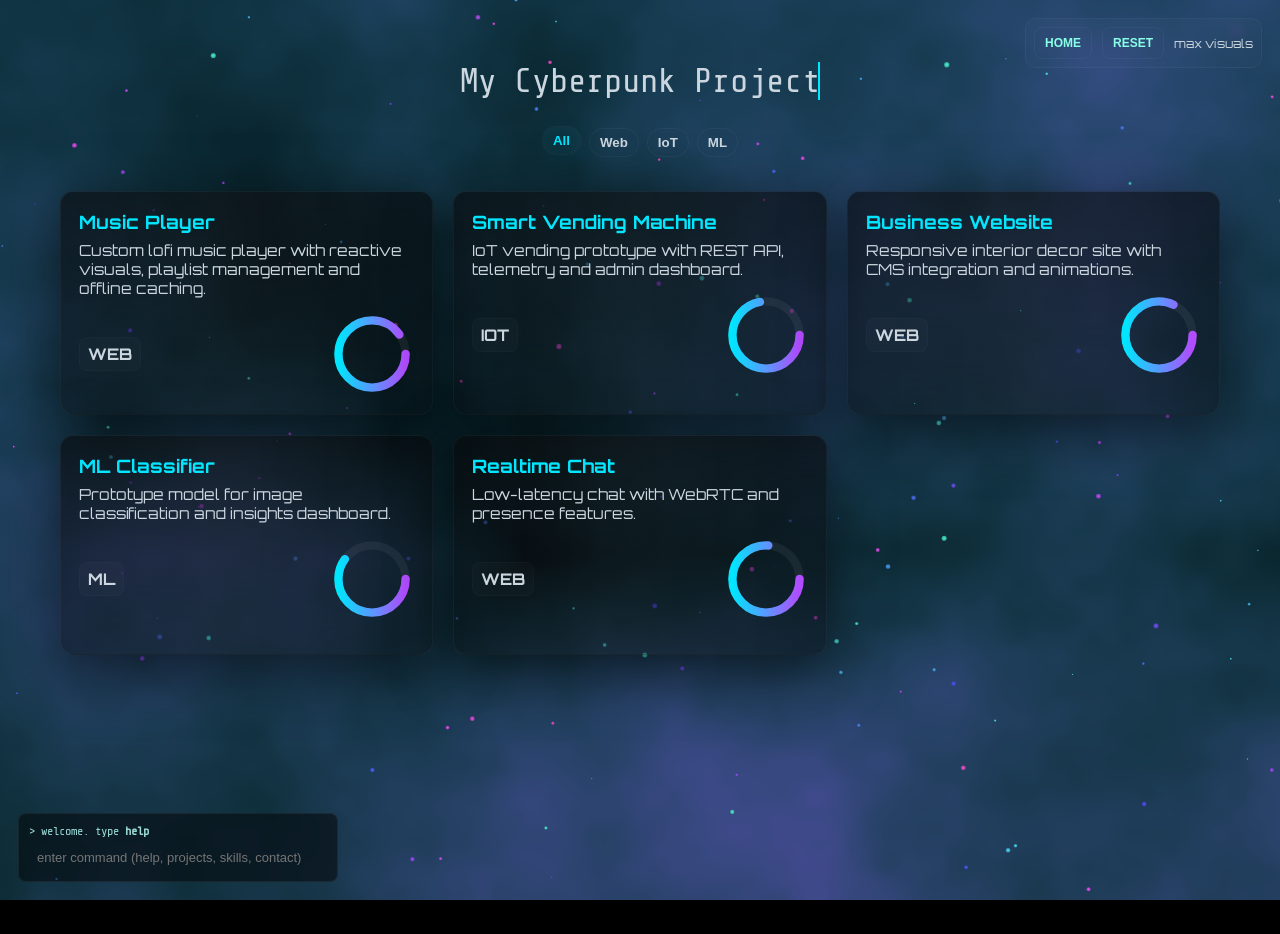
==== commit 4aff595a: "Refine navigation and project configuration" ====
--- a/projects.html
+++ b/projects.html
@@ -19,6 +19,7 @@
 
 <!-- top UI -->
 <div class="top-controls" role="toolbar" aria-label="Controls">
+  <button class="hud-btn" onclick="location.href='index.html'">HOME</button>
   <button class="hud-btn" id="resetBtn">RESET</button>
   <div class="perf-indicator" id="perf">ready</div>
 </div>
